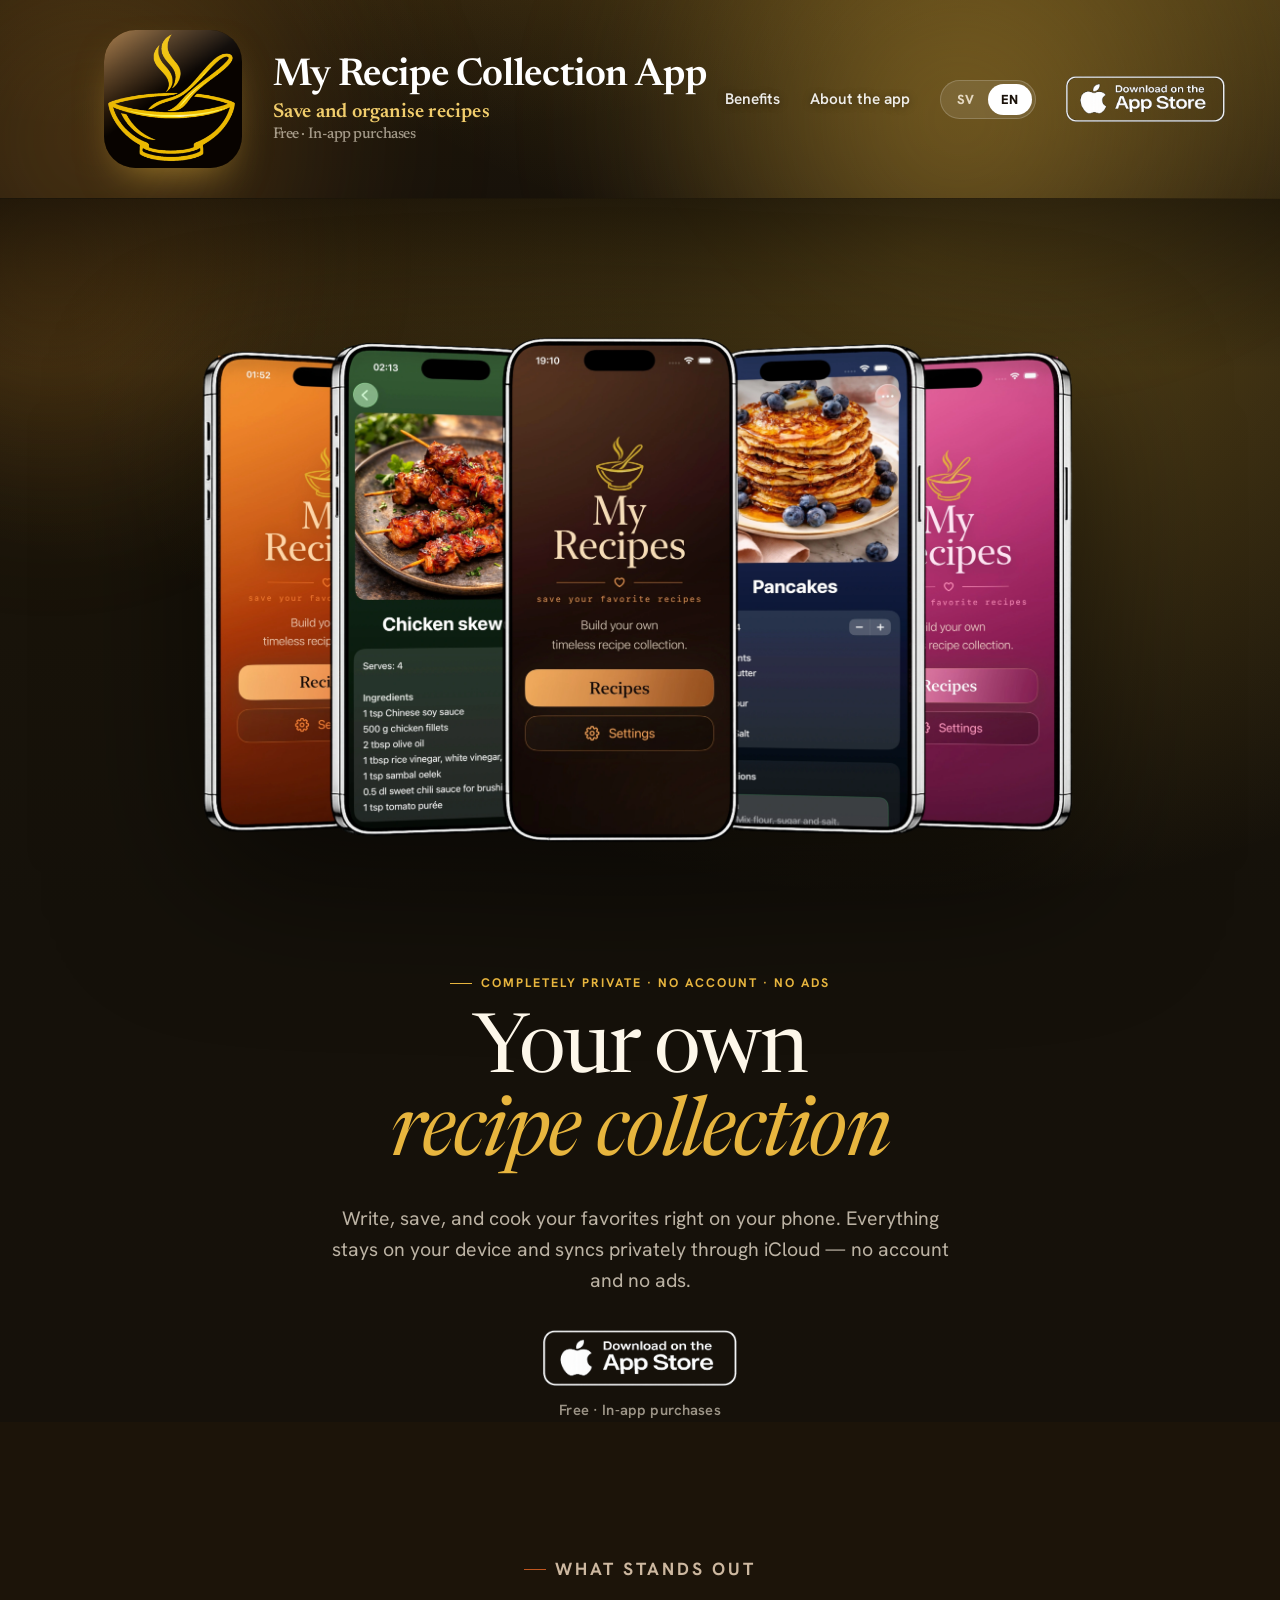
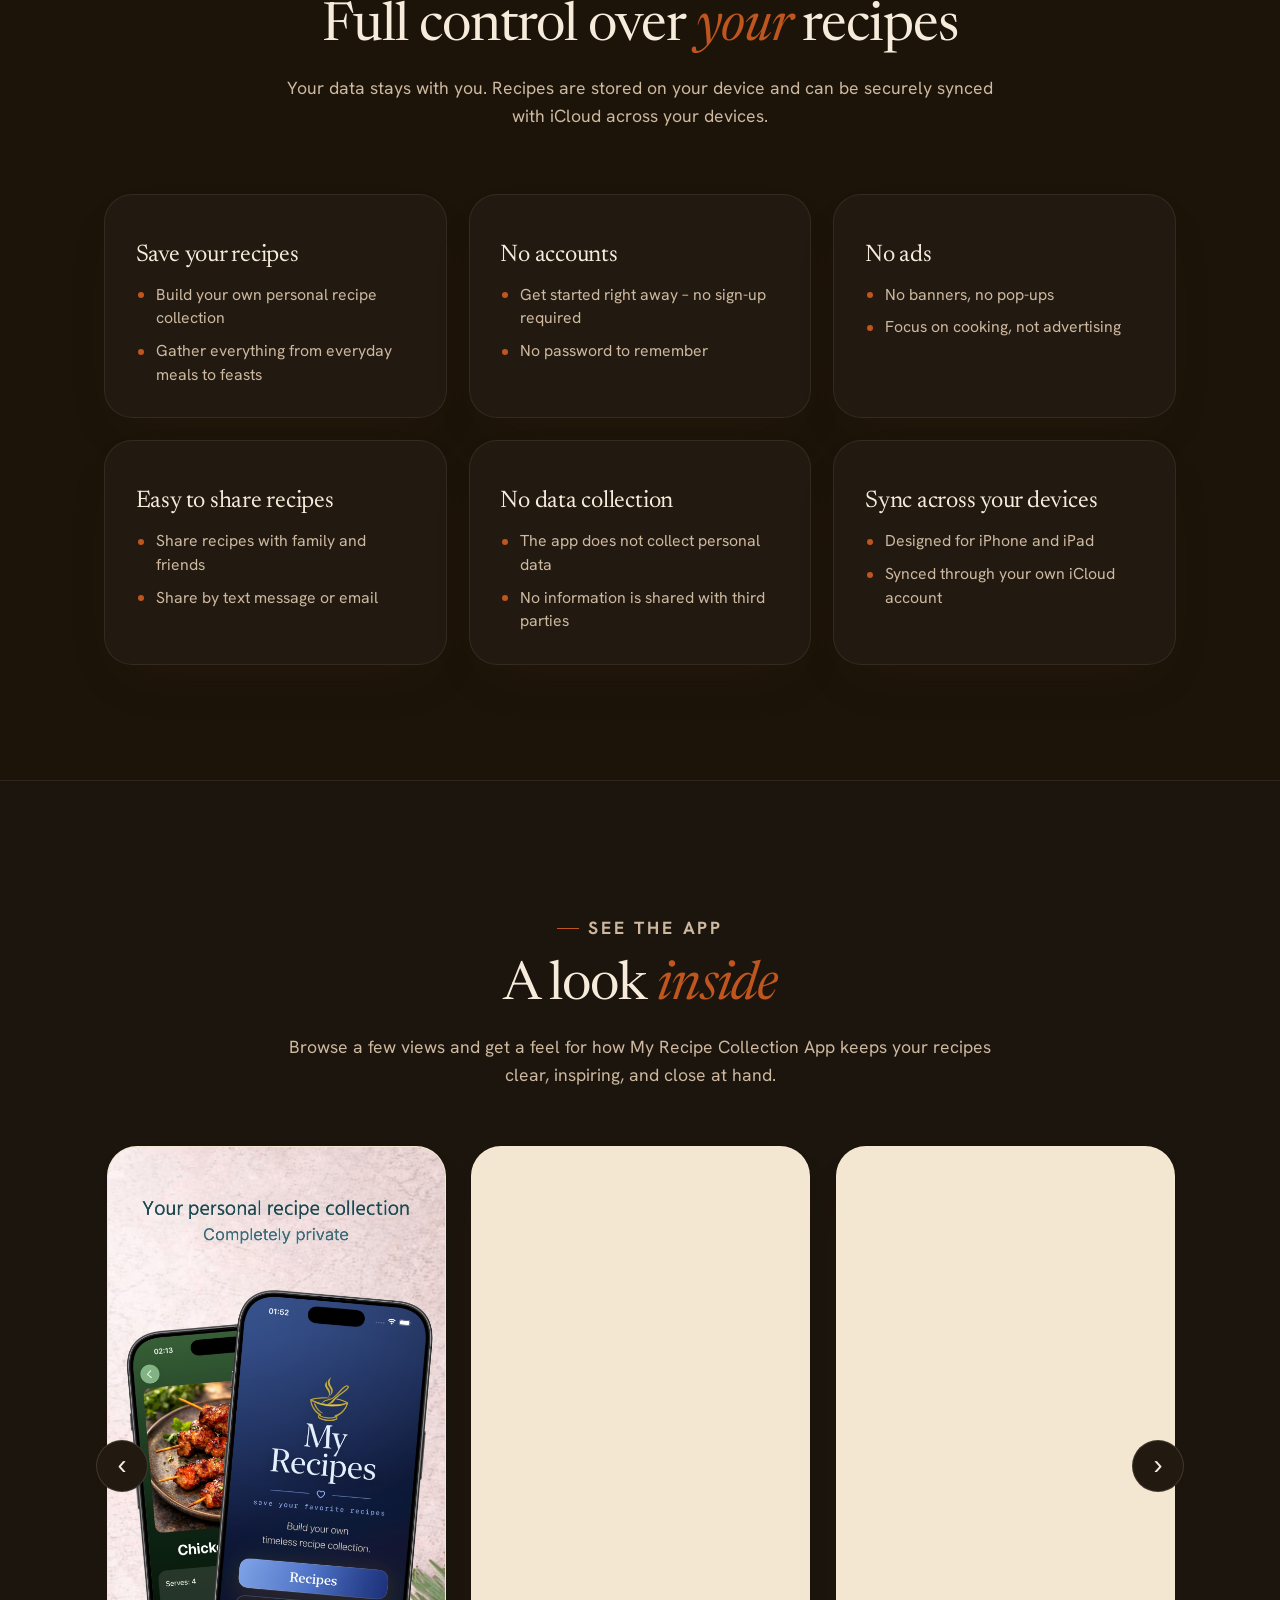
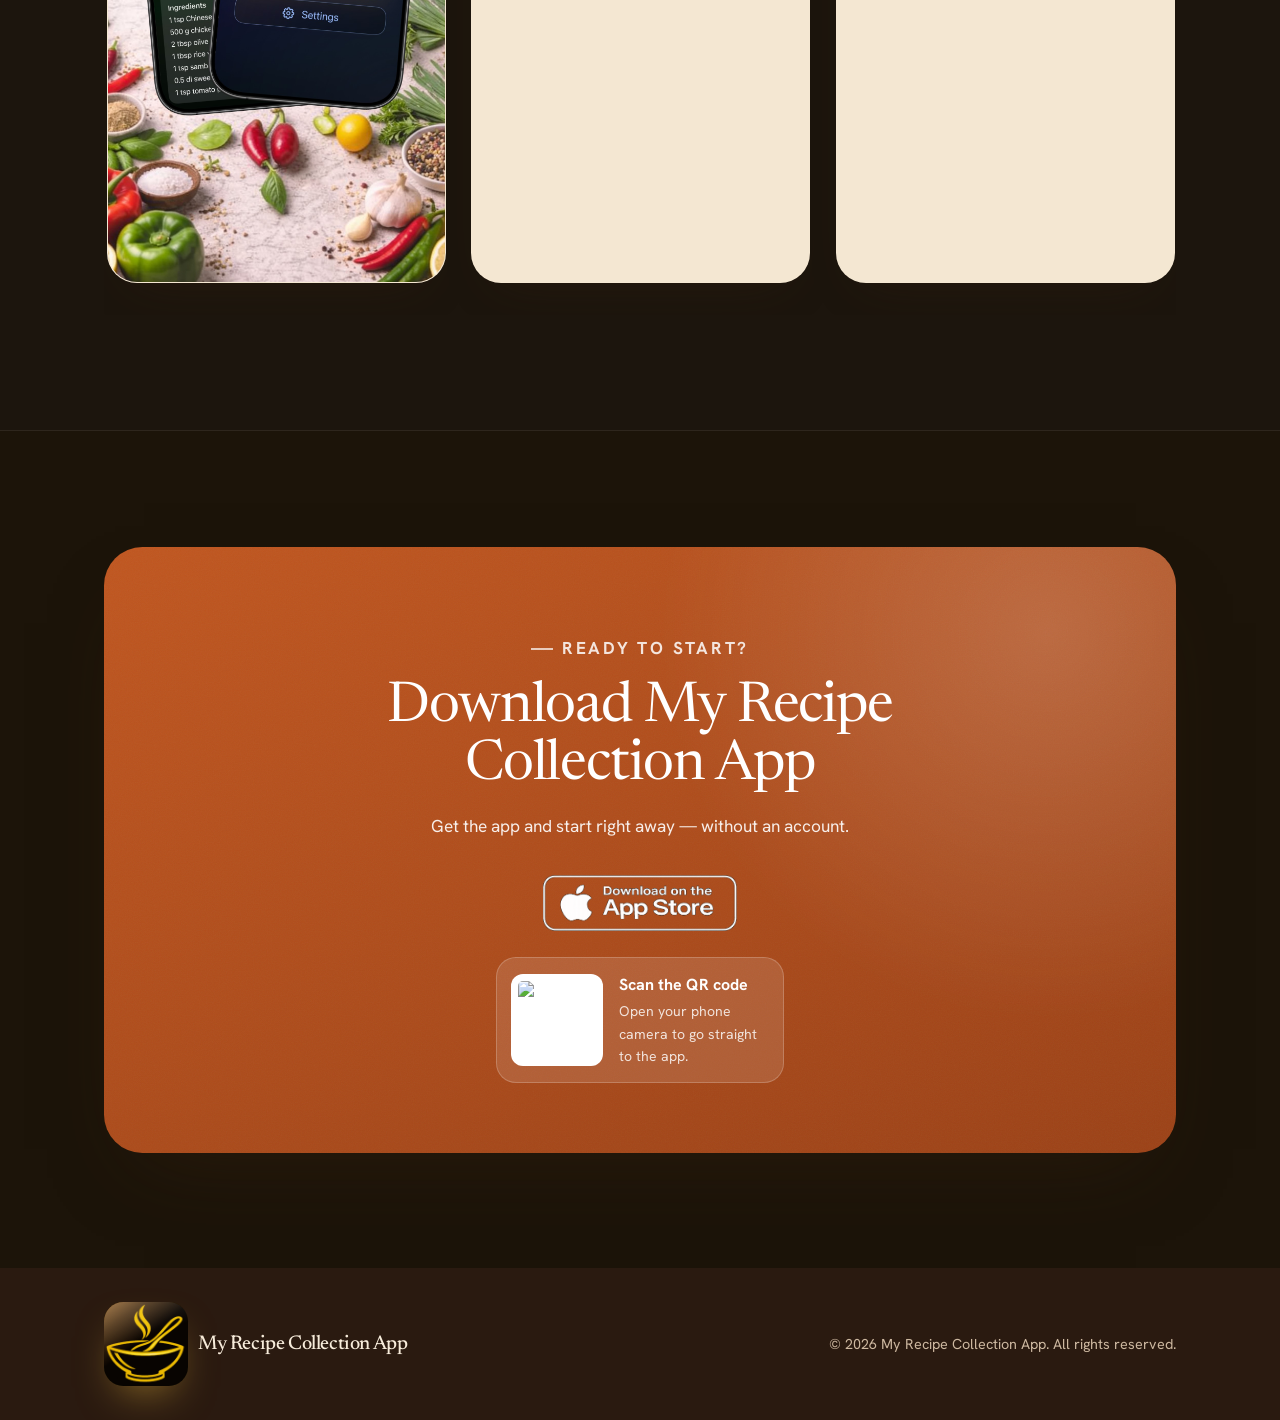
==== index.html @ 81d17830 "Update index.html" ====
<!DOCTYPE html>
<html lang="sv">
<head>
  <meta charset="UTF-8" />
  <meta name="viewport" content="width=device-width, initial-scale=1.0" />
  <meta
    name="description"
    content="Min Receptsamling är din personliga receptsamling — helt privat. Ingen inloggning, ingen spårning och ingen reklam. Alla recept sparas lokalt på din enhet."
  />
  <meta name="theme-color" content="#faf2e4" />
  <title>Min Receptsamling — Din personliga receptsamling</title>
<link rel="apple-touch-icon" sizes="180x180" href="./minareceptikon.png">
<link rel="icon" type="image/png" href="./minareceptikon.png">
<link rel="shortcut icon" href="./minareceptikon.png">
  <link rel="preconnect" href="https://fonts.googleapis.com" />
  <link rel="preconnect" href="https://fonts.gstatic.com" crossorigin />
  <link
    href="https://fonts.googleapis.com/css2?family=Hanken+Grotesk:wght@400;500;600;700;800&family=Newsreader:ital,opsz,wght@0,18..72,400;0,18..72,500;0,18..72,600;1,18..72,400;1,18..72,500&display=swap"
    rel="stylesheet"
  />
  <link rel="stylesheet" href="style.css?v=6" />
<link id="gfont-Oswald" rel="stylesheet" href="https://fonts.googleapis.com/css2?family=Oswald:wght@300;400;500;600;700&amp;display=swap">
<link id="gfont-Abril-Fatface" rel="stylesheet" href="https://fonts.googleapis.com/css2?family=Abril+Fatface:wght@300;400;500;600;700&amp;display=swap">
<link id="gfont-Righteous" rel="stylesheet" href="https://fonts.googleapis.com/css2?family=Righteous:wght@300;400;500;600;700&amp;display=swap">
<link id="gfont-Bebas-Neue" rel="stylesheet" href="https://fonts.googleapis.com/css2?family=Bebas+Neue:wght@300;400;500;600;700&amp;display=swap">
<link id="gfont-Permanent-Marker" rel="stylesheet" href="https://fonts.googleapis.com/css2?family=Permanent+Marker:wght@300;400;500;600;700&amp;display=swap">
<link id="gfont-Ubuntu" rel="stylesheet" href="https://fonts.googleapis.com/css2?family=Ubuntu:wght@300;400;500;600;700&amp;display=swap">
<link id="gfont-Poppins" rel="stylesheet" href="https://fonts.googleapis.com/css2?family=Poppins:wght@300;400;500;600;700&amp;display=swap">
</head>
<body style="background-color: rgb(28, 20, 9)">
  <!-- ===================== Header ===================== -->
  <header class="site-header" id="siteHeader">
    <div class="wrap nav">
      <a class="logo" href="#top">
        <span class="mark"><img src="appikon.png" alt="" /></span>
        <span class="logo-text">
          <span class="logo-name" data-i18n="brandName">Min Receptsamling</span>
          <span class="logo-tag" data-i18n="heroTagline">Spara och organisera recept</span>
          <span class="logo-meta" data-i18n="bannerMeta">Gratis · Köp inuti app</span>
        </span>
      </a>

      <div class="nav-right">
        <nav class="nav-links">
          <a href="#features" data-i18n="navFeatures">Fördelar</a>
          <a href="#about" data-i18n="navAbout">Om appen</a>
        </nav>

        <div class="lang-switch" aria-label="Språkväxlare / Language switcher">
          <button type="button" class="lang-btn active" data-lang="sv" aria-pressed="true">SV</button>
          <button type="button" class="lang-btn" data-lang="en" aria-pressed="false">EN</button>
        </div>

        <a
          class="appstore-badge"
          href="https://apps.apple.com/se/app/min-receptsamling/id6758587009"
          target="_blank"
          rel="noopener noreferrer"
          aria-label="Ladda ned Min Receptsamling på App Store"
          data-i18n-aria-label="downloadBtnAria"
        >
          <img src="ladda_ner_sv.png?v=2" data-img-sv="ladda_ner_sv.png?v=2" data-img-en="ladda_ner_en.png?v=2" alt="Ladda ner från App Store" class="appstore-img" />
        </a>
      </div>
    </div>
  </header>

  <main id="top">
    <!-- ===================== Hero (App Store dark banner) ===================== -->
    <section class="hero hero-dark">
      <div class="hero-glow" aria-hidden="true"></div>
      <div class="wrap hero-inner">
        <div class="hero-stage hero-stage-top reveal">
          <img
            src="image_home_sv.webp"
            alt="Fem iPhones med appen Min Receptsamling i olika färgteman"
            class="hero-phones"
            draggable="false"
            data-img-sv="image_home_sv.webp"
            data-img-en="image_home_en.webp"
            data-i18n-alt="heroImageAlt"
          />
        </div>

        <p class="eyebrow hero-eyebrow reveal" data-i18n="heroKicker">
          Helt privat · Inget konto · Ingen reklam
        </p>
        <h1 class="hero-title reveal" data-i18n="heroTitle" data-i18n-html="heroTitle">
          Alla dina recept, samlade på ett <em>vackert</em> ställe.
        </h1>
        <p class="hero-lead reveal" data-i18n="heroText">
          Skriv, spara och laga dina favoriter direkt i mobilen. Allt stannar på din enhet
          och synkas privat via iCloud — utan konto, reklam eller spårning.
        </p>

        <div class="hero-cta reveal">
          <a
            class="appstore-badge appstore-badge--lg"
            href="https://apps.apple.com/se/app/min-receptsamling/id6758587009"
            target="_blank"
            rel="noopener noreferrer"
            aria-label="Ladda ned Min Receptsamling på App Store"
            data-i18n-aria-label="downloadBtnAria"
          >
            <img src="ladda_ner_sv.png?v=2" data-img-sv="ladda_ner_sv.png?v=2" data-img-en="ladda_ner_en.png?v=2" alt="Ladda ner från App Store" class="appstore-img" />
          </a>
          <span class="hero-cta-sub" data-i18n="heroCtaSub">Gratis · Inget konto behövs</span>
        </div>
      </div>
    </section>

    <!-- ===================== Features ===================== -->
    <section id="features" class="section wrap">
      <div class="section-head center">
        <p class="eyebrow" data-i18n="featuresLabel">Det som gör skillnad</p>
        <h2 data-i18n="featuresTitle" data-i18n-html="featuresTitle">
          Full kontroll över <em>dina</em> recept
        </h2>
        <p data-i18n="featuresIntro">
          Din data stannar hos dig. Recepten sparas på din enhet och kan synkas säkert med
          iCloud mellan dina enheter — inget konto, ingen reklam, ingen spårning.
        </p>
      </div>

      <div class="features-grid">
        <article class="feature reveal">
          <h3 data-i18n="feature1Title">Privat som standard</h3>
          <ul>
            <li data-i18n="feature1Point1">Alla recept sparas lokalt på din enhet</li>
            <li data-i18n="feature1Point2">Ingen data skickas till servrar</li>
          </ul>
        </article>

        <article class="feature reveal">
          <h3 data-i18n="feature2Title">Inga konton</h3>
          <ul>
            <li data-i18n="feature2Point1">Börja direkt – ingen registrering</li>
            <li data-i18n="feature2Point2">Inget lösenord att hålla reda på</li>
          </ul>
        </article>

        <article class="feature reveal">
          <h3 data-i18n="feature3Title">Ingen reklam</h3>
          <ul>
            <li data-i18n="feature3Point1">Inga banners, inga popups</li>
            <li data-i18n="feature3Point2">Fokus på matlagning, inte annonser</li>
          </ul>
        </article>

        <article class="feature reveal">
          <h3 data-i18n="feature4Title">Enkelt att dela recept</h3>
          <ul>
            <li data-i18n="feature4Point1">Dela recept med familj och vänner</li>
            <li data-i18n="feature4Point2">Dela med sms eller mail</li>
          </ul>
        </article>

        <article class="feature reveal">
          <h3 data-i18n="feature5Title">Ingen datainsamling</h3>
          <ul>
            <li data-i18n="feature5Point1">Appen samlar inte in personlig data</li>
            <li data-i18n="feature5Point2">Ingen information delas vidare till tredje part</li>
          </ul>
        </article>

        <article class="feature reveal">
          <h3 data-i18n="feature6Title">Ingen spårning</h3>
          <ul>
            <li data-i18n="feature6Point1">Inga spårningsverktyg följer din användning</li>
            <li data-i18n="feature6Point2">Du använder recepten i lugn och ro</li>
          </ul>
        </article>
      </div>
    </section>

    <!-- ===================== Showcase ===================== -->
    <section id="about" class="section showcase-section">
      <div class="wrap">
        <div class="section-head center">
          <p class="eyebrow" data-i18n="aboutLabel">Se appen</p>
          <h2 data-i18n="aboutTitle" data-i18n-html="aboutTitle">En titt i <em>köket</em></h2>
          <p data-i18n="aboutText">
            Bläddra igenom några vyer och få en känsla för hur Min Receptsamling håller
            recepten tydliga, inspirerande och nära till hands.
          </p>
        </div>

        <div class="app-showcase reveal" data-showcase>
          <div class="showcase-shell">
            <button
              type="button"
              class="showcase-nav showcase-nav-prev"
              data-showcase-prev
              aria-label="Föregående skärmbild"
              data-i18n-aria-label="showcasePrev"
            >
              <span aria-hidden="true">‹</span>
            </button>

            <div
              class="showcase-track"
              id="showcaseTrack"
              aria-label="Skärmbilder från Min Receptsamling"
              data-i18n-aria-label="showcaseTrackLabel"
            ></div>

            <button
              type="button"
              class="showcase-nav showcase-nav-next"
              data-showcase-next
              aria-label="Nästa skärmbild"
              data-i18n-aria-label="showcaseNext"
            >
              <span aria-hidden="true">›</span>
            </button>
          </div>
        </div>
      </div>
    </section>

    <!-- ===================== Download ===================== -->
    <section id="download" class="download-section wrap">
      <div class="download-card reveal">
        <p class="eyebrow" data-i18n="downloadLabel">Redo att börja?</p>
        <h2 data-i18n="downloadTitle">Ladda ner Min Receptsamling</h2>
        <p data-i18n="downloadText">
          Hämta appen och kom igång direkt — utan konto, reklam eller spårning.
        </p>

        <div class="download-actions">
          <a
            class="appstore-badge appstore-badge--lg"
            href="https://apps.apple.com/se/app/min-receptsamling/id6758587009"
            target="_blank"
            rel="noopener noreferrer"
            aria-label="Ladda ned Min Receptsamling på App Store"
            data-i18n-aria-label="downloadBtnAria"
          >
            <img src="ladda_ner_sv.png?v=2" data-img-sv="ladda_ner_sv.png?v=2" data-img-en="ladda_ner_en.png?v=2" alt="Ladda ner från App Store" class="appstore-img" />
          </a>

          <a
            class="download-qr"
            href="https://apps.apple.com/se/app/min-receptsamling/id6758587009"
            target="_blank"
            rel="noopener noreferrer"
            aria-label="Öppna Min Receptsamling i App Store"
            data-i18n-aria-label="downloadQrAria"
          >
            <img
              src="https://api.qrserver.com/v1/create-qr-code/?size=180x180&data=https%3A%2F%2Fapps.apple.com%2Fse%2Fapp%2Fmin-receptsamling%2Fid6758587009"
              alt="QR-kod till Min Receptsamling på App Store"
              width="180"
              height="180"
              loading="lazy"
              data-i18n-alt="downloadQrAlt"
            />
            <span>
              <span class="qr-title" data-i18n="downloadQrTitle">Skanna QR-koden</span>
              <span class="qr-text" data-i18n="downloadQrText">Öppna kameran för att gå direkt till appen.</span>
            </span>
          </a>
        </div>
      </div>
    </section>
  </main>

  <!-- ===================== Footer ===================== -->
  <footer class="footer">
    <div class="wrap footer-inner">
      <a class="logo" href="#top"><span class="mark"><img src="ikon.png" alt="" /></span><span data-i18n="brandName">Min Receptsamling</span></a>
      <p data-i18n="footerText">© 2026 Min Receptsamling. Alla rättigheter förbehållna.</p>
    </div>
  </footer>

  <!-- Lightbox -->
  <dialog class="showcase-lightbox" id="showcaseLightbox" aria-label="Förstorad skärmbild">
    <div class="showcase-lightbox-panel">
      <button
        type="button"
        class="showcase-lightbox-close"
        aria-label="Stäng bild"
        data-i18n-aria-label="showcaseClose"
        data-showcase-close
      >
        <span aria-hidden="true">×</span>
      </button>
      <img class="showcase-lightbox-image" id="showcaseLightboxImage" alt="" />
    </div>
  </dialog>

  <script src="script.js?v=3"></script>

  <!-- Tweaks panel (accent colour, background tone, heading style) -->
  <div id="tweaks-root"></div>
  <script src="https://unpkg.com/react@18.3.1/umd/react.development.js" integrity="sha384-hD6/rw4ppMLGNu3tX5cjIb+uRZ7UkRJ6BPkLpg4hAu/6onKUg4lLsHAs9EBPT82L" crossorigin="anonymous"></script>
  <script src="https://unpkg.com/react-dom@18.3.1/umd/react-dom.development.js" integrity="sha384-u6aeetuaXnQ38mYT8rp6sbXaQe3NL9t+IBXmnYxwkUI2Hw4bsp2Wvmx4yRQF1uAm" crossorigin="anonymous"></script>
  <script src="https://unpkg.com/@babel/standalone@7.29.0/babel.min.js" integrity="sha384-m08KidiNqLdpJqLq95G/LEi8Qvjl/xUYll3QILypMoQ65QorJ9Lvtp2RXYGBFj1y" crossorigin="anonymous"></script>
  <script type="text/babel" src="tweaks-panel.jsx"></script>
  <script type="text/babel" src="tweaks-app.jsx"></script>
</body>
</html>
---- style.css ----
/* ============================================================
   Min Receptsamling — redesign
   Warm editorial "modern cookbook" landing page
   ============================================================ */

:root {
  /* Surfaces — warm dark "App Store" theme across the whole page */
  --paper: #16110a;
  --paper-2: #1c150d;
  --card: #221a10;
  --espresso: #2a1a10;
  --espresso-2: #38241644;

  /* Ink / text — light on dark */
  --ink: #f7ecdb;
  --ink-soft: #cdb8a0;
  --ink-faint: #9b8773;
  --on-dark: #f7ecdb;
  --on-dark-soft: #cdb8a0;

  /* App Store dark/gold theme */
  --night: #16110a;
  --night-2: #1f1810;
  --gold: #e7b53e;
  --gold-soft: #f1cd6c;

  /* Brand accent — swappable via Tweaks */
  --accent: #c0561f;
  --accent-deep: #9b4116;
  --accent-soft: rgba(192, 86, 31, 0.12);
  --accent-ink: #ffffff;

  /* Static seasoning colors */
  --saffron: #e0a23c;
  --sage: #6f8465;

  --line: rgba(247, 236, 219, 0.14);
  --line-soft: rgba(247, 236, 219, 0.08);

  --shadow-card: 0 22px 50px -28px rgba(58, 34, 14, 0.42);
  --shadow-lift: 0 36px 80px -40px rgba(58, 34, 14, 0.5);

  --r-lg: 28px;
  --r-md: 18px;
  --r-sm: 12px;

  --maxw: 1200px;
  --pad: clamp(20px, 5vw, 64px);

  --font-display: "Newsreader", Georgia, "Times New Roman", serif;
  --font-sans: "Hanken Grotesk", system-ui, -apple-system, "Segoe UI", sans-serif;
}

* { margin: 0; padding: 0; box-sizing: border-box; }

html {
  scroll-behavior: smooth;
  -webkit-text-size-adjust: 100%;
}

body {
  font-family: var(--font-sans);
  color: var(--ink);
  background: var(--paper);
  line-height: 1.6;
  overflow-x: hidden;
  -webkit-font-smoothing: antialiased;
}

body.showcase-modal-open { overflow: hidden; }

img { display: block; max-width: 100%; }
a { color: inherit; text-decoration: none; }

::selection { background: var(--accent); color: #fff; }

/* Paper grain so the cream never looks flat */
body::before {
  content: "";
  position: fixed;
  inset: 0;
  pointer-events: none;
  z-index: 0;
  opacity: 0.5;
  background-image:
    radial-gradient(circle at 18% 12%, rgba(224, 162, 60, 0.12), transparent 30%),
    radial-gradient(circle at 88% 8%, rgba(111, 132, 101, 0.1), transparent 26%),
    url("data:image/svg+xml,%3Csvg xmlns='http://www.w3.org/2000/svg' width='160' height='160'%3E%3Cfilter id='n'%3E%3CfeTurbulence type='fractalNoise' baseFrequency='0.8' numOctaves='2'/%3E%3C/filter%3E%3Crect width='100%25' height='100%25' filter='url(%23n)' opacity='0.035'/%3E%3C/svg%3E");
}

.wrap {
  max-width: var(--maxw);
  margin-inline: auto;
  padding-inline: var(--pad);
}

.eyebrow {
  display: inline-flex;
  align-items: center;
  gap: 9px;
  font-family: var(--font-sans);
  font-size: 0.78rem;
  font-weight: 700;
  letter-spacing: 0.16em;
  text-transform: uppercase;
  color: var(--accent-deep);
}
.eyebrow::before {
  content: "";
  width: 22px;
  height: 1.5px;
  background: var(--accent);
}
.eyebrow.on-dark { color: var(--saffron); }

h1, h2, h3 { font-weight: 400; letter-spacing: -0.01em; }
em { font-style: italic; }

/* ============================================================
   Header
   ============================================================ */
.site-header {
  position: sticky;
  top: 0;
  z-index: 50;
  background: color-mix(in srgb, var(--paper) 82%, transparent);
  backdrop-filter: blur(14px) saturate(1.2);
  -webkit-backdrop-filter: blur(14px) saturate(1.2);
  border-bottom: 1px solid transparent;
  transition: border-color 0.3s ease, background 0.3s ease;
}
.site-header.scrolled {
  border-bottom-color: rgba(231, 181, 62, 0.16);
  background: color-mix(in srgb, var(--espresso) 90%, transparent);
}
.nav {
  display: flex;
  align-items: center;
  justify-content: space-between;
  gap: 18px;
  height: 76px;
}
.logo {
  font-family: var(--font-display);
  font-size: 1.42rem;
  font-weight: 500;
  letter-spacing: -0.02em;
  line-height: 1;
  color: var(--ink);
  display: inline-flex;
  align-items: center;
  gap: 10px;
  white-space: nowrap;
  flex-shrink: 0;
}
.logo .mark {
  width: 30px;
  height: 30px;
  border-radius: 9px;
  background: linear-gradient(150deg, var(--accent), var(--accent-deep));
  display: grid;
  place-items: center;
  color: #fff;
  font-family: var(--font-display);
  font-style: italic;
  font-size: 1.05rem;
  box-shadow: inset 0 1px 0 rgba(255, 255, 255, 0.3);
}
.nav-right {
  display: flex;
  align-items: center;
  gap: clamp(14px, 2.4vw, 30px);
}
.nav-links {
  display: flex;
  align-items: center;
  gap: clamp(14px, 2.4vw, 30px);
}
.nav-links a {
  font-size: 0.96rem;
  font-weight: 600;
  color: var(--ink-soft);
  position: relative;
  padding: 4px 0;
  white-space: nowrap;
  transition: color 0.2s ease;
}
.nav-links a:hover { color: var(--accent-deep); }
.nav-links a::after {
  content: "";
  position: absolute;
  left: 0; bottom: -2px;
  width: 0; height: 2px;
  background: var(--accent);
  transition: width 0.25s ease;
}
.nav-links a:hover::after { width: 100%; }

.lang-switch {
  display: inline-flex;
  padding: 3px;
  border: 1px solid var(--line);
  border-radius: 999px;
  background: var(--card);
}
.lang-btn {
  border: 0;
  background: transparent;
  font-family: var(--font-sans);
  font-size: 0.82rem;
  font-weight: 800;
  letter-spacing: 0.04em;
  color: var(--ink-soft);
  padding: 7px 13px;
  border-radius: 999px;
  cursor: pointer;
  transition: background 0.2s ease, color 0.2s ease;
}
.lang-btn:hover { color: var(--ink); }
.lang-btn.active {
  background: var(--ink);
  color: var(--paper);
}

.btn {
  display: inline-flex;
  align-items: center;
  justify-content: center;
  gap: 10px;
  font-family: var(--font-sans);
  font-weight: 700;
  font-size: 1rem;
  letter-spacing: -0.01em;
  border-radius: 999px;
  cursor: pointer;
  border: 1px solid transparent;
  transition: transform 0.2s ease, box-shadow 0.2s ease, background 0.2s ease;
  white-space: nowrap;
}
.btn-primary {
  background: var(--accent);
  color: var(--accent-ink);
  padding: 15px 26px;
  box-shadow: 0 16px 30px -14px var(--accent);
}
.btn-primary:hover {
  transform: translateY(-2px);
  box-shadow: 0 22px 38px -14px var(--accent);
  background: var(--accent-deep);
}
.btn-apple .apple { width: 17px; height: 20px; fill: currentColor; }
.btn-ghost-dark {
  background: var(--on-dark);
  color: var(--espresso);
  padding: 15px 26px;
}
.btn-ghost-dark:hover { transform: translateY(-2px); background: #fff; }
.nav .btn-primary { padding: 11px 20px; font-size: 0.92rem; }

/* ============================================================
   Official "Download on the App Store" badge (image)
   ============================================================ */
.appstore-badge {
  display: inline-flex;
  align-items: center;
  text-decoration: none;
  flex: none;
  transition: transform 0.2s ease, filter 0.2s ease;
}
.appstore-badge:hover {
  transform: translateY(-2px);
  filter: drop-shadow(0 10px 22px rgba(0, 0, 0, 0.45));
}
.appstore-img {
  display: block;
  height: 46px;
  width: auto;
  flex: none;
}
.appstore-badge--lg .appstore-img { height: 56px; }

@media (max-width: 860px) {
  .nav-links { display: none; }
  .nav .btn-primary { display: none; }
  .site-header .appstore-badge { display: none; }
}

/* ============================================================
   Hero
   ============================================================ */
.hero {
  position: relative;
  z-index: 1;
  padding-top: clamp(36px, 6vw, 70px);
  text-align: center;
  overflow: hidden;
}
.hero-eyebrow { margin-bottom: 22px; }
.hero h1 {
  font-family: var(--font-display);
  font-size: clamp(2.7rem, 6.4vw, 5.3rem);
  line-height: 1.02;
  letter-spacing: -0.025em;
  max-width: 16ch;
  margin-inline: auto;
  color: var(--ink);
  text-wrap: balance;
}
.hero h1 em {
  color: var(--accent);
  font-style: italic;
}
.hero-lead {
  max-width: 40rem;
  margin: 24px auto 0;
  font-size: clamp(1.05rem, 1.7vw, 1.22rem);
  color: var(--ink-soft);
  text-wrap: pretty;
}
.hero-cta {
  margin-top: 34px;
  display: flex;
  flex-direction: column;
  align-items: center;
  gap: 12px;
}
.hero-cta-sub {
  font-size: 0.92rem;
  color: var(--ink-faint);
  font-weight: 600;
  letter-spacing: 0.01em;
}
.hero-cta-sub b { color: var(--ink-soft); font-weight: 700; }

.hero-stage {
  position: relative;
  margin-top: clamp(30px, 5vw, 56px);
}
.hero-stage::before {
  /* warm glow puddle behind phones */
  content: "";
  position: absolute;
  left: 50%;
  bottom: -6%;
  width: min(92%, 920px);
  height: 78%;
  transform: translateX(-50%);
  background: radial-gradient(ellipse at center, var(--accent-soft), transparent 70%);
  filter: blur(10px);
  z-index: -1;
}
.hero-phones {
  width: min(100%, 1000px);
  margin-inline: auto;
  height: auto;
  filter: drop-shadow(0 40px 60px rgba(58, 34, 14, 0.22));
}
.hero-fade {
  position: absolute;
  left: 0; right: 0; bottom: -1px;
  height: 26%;
  background: linear-gradient(to bottom, transparent, var(--paper));
  pointer-events: none;
}

/* ============================================================
   Value band (dark espresso strip)
   ============================================================ */
.promise {
  position: relative;
  z-index: 1;
  background: var(--espresso);
  color: var(--on-dark);
  margin-top: clamp(40px, 6vw, 80px);
}
.promise-inner {
  display: grid;
  grid-template-columns: repeat(3, 1fr);
  gap: clamp(20px, 4vw, 56px);
  padding-block: clamp(48px, 6vw, 78px);
}
.promise-item { position: relative; padding-left: 2px; }
.promise-num {
  font-family: var(--font-display);
  font-style: italic;
  font-size: 1.05rem;
  color: var(--saffron);
  display: block;
  margin-bottom: 14px;
}
.promise-item h3 {
  font-family: var(--font-display);
  font-size: clamp(1.5rem, 2.6vw, 2.05rem);
  line-height: 1.1;
  color: var(--on-dark);
  margin-bottom: 8px;
}
.promise-item p {
  color: var(--on-dark-soft);
  font-size: 1rem;
  max-width: 30ch;
}
.promise-item + .promise-item::before {
  content: "";
  position: absolute;
  left: clamp(-10px, -2vw, -28px);
  top: 4px; bottom: 4px;
  width: 1px;
  background: rgba(247, 236, 219, 0.14);
}
@media (max-width: 760px) {
  .promise-inner { grid-template-columns: 1fr; gap: 30px; }
  .promise-item + .promise-item::before { display: none; }
  .promise-item + .promise-item { padding-top: 30px; border-top: 1px solid rgba(247,236,219,0.14); }
}

/* ============================================================
   Section scaffolding
   ============================================================ */
.section {
  position: relative;
  z-index: 1;
  padding-block: clamp(72px, 9vw, 130px);
}
.section-head { max-width: 720px; }
.section-head.center { margin-inline: auto; text-align: center; }
.section-head h2 {
  font-family: var(--font-display);
  font-size: clamp(2.1rem, 4.2vw, 3.4rem);
  line-height: 1.05;
  letter-spacing: -0.02em;
  margin-top: 16px;
  color: var(--ink);
  text-wrap: balance;
}
.section-head h2 em { color: var(--accent); }
.section-head p {
  margin-top: 18px;
  font-size: 1.1rem;
  color: var(--ink-soft);
  text-wrap: pretty;
}

/* ============================================================
   Features — cookbook index grid
   ============================================================ */
.features-grid {
  margin-top: clamp(40px, 5vw, 64px);
  display: grid;
  grid-template-columns: repeat(3, 1fr);
  gap: clamp(14px, 1.8vw, 22px);
}
.feature {
  position: relative;
  background: var(--card);
  border: 1px solid var(--line-soft);
  border-radius: var(--r-lg);
  padding: clamp(26px, 2.4vw, 36px);
  box-shadow: var(--shadow-card);
  transition: transform 0.28s ease, box-shadow 0.28s ease, border-color 0.28s ease;
  overflow: hidden;
}
.feature::after {
  content: "";
  position: absolute;
  left: 0; top: 0; bottom: 0;
  width: 4px;
  background: var(--accent);
  transform: scaleY(0);
  transform-origin: top;
  transition: transform 0.3s ease;
}
.feature:hover {
  transform: translateY(-6px);
  box-shadow: var(--shadow-lift);
  border-color: var(--line);
}
.feature:hover::after { transform: scaleY(1); }
.feature-num {
  font-family: var(--font-display);
  font-style: italic;
  font-size: 1.5rem;
  color: var(--accent);
  line-height: 1;
}
.feature h3 {
  font-family: var(--font-display);
  font-size: 1.5rem;
  line-height: 1.12;
  margin: 16px 0 14px;
  color: var(--ink);
}
.feature ul { list-style: none; display: grid; gap: 9px; }
.feature li {
  position: relative;
  padding-left: 20px;
  font-size: 0.99rem;
  color: var(--ink-soft);
  line-height: 1.5;
}
.feature li::before {
  content: "";
  position: absolute;
  left: 2px; top: 0.62em;
  width: 6px; height: 6px;
  border-radius: 999px;
  background: var(--accent);
}
@media (max-width: 940px) { .features-grid { grid-template-columns: repeat(2, 1fr); } }
@media (max-width: 600px) { .features-grid { grid-template-columns: 1fr; } }

/* ============================================================
   Showcase — app gallery on deeper cream
   ============================================================ */
.showcase-section {
  background: var(--paper-2);
  border-top: 1px solid var(--line-soft);
  border-bottom: 1px solid var(--line-soft);
}
.app-showcase { margin-top: clamp(34px, 4vw, 52px); }
.showcase-shell { position: relative; }
.showcase-track {
  --showcase-gap: clamp(16px, 2vw, 26px);
  display: flex;
  gap: var(--showcase-gap);
  overflow-x: auto;
  padding: 6px 2px 26px;
  scroll-snap-type: x mandatory;
  scroll-behavior: smooth;
  scrollbar-width: none;
  -webkit-overflow-scrolling: touch;
  overscroll-behavior-x: contain;
  touch-action: pan-y;
  user-select: none;
  -webkit-user-select: none;
}
.showcase-track::-webkit-scrollbar { display: none; }
.showcase-track.dragging { scroll-behavior: auto; scroll-snap-type: none; cursor: grabbing; }
.showcase-track, .showcase-track * { -webkit-user-drag: none; }
.showcase-card {
  flex: 0 0 calc((100% - var(--showcase-gap) * 2) / 3);
  min-width: calc((100% - var(--showcase-gap) * 2) / 3);
  scroll-snap-align: center;
  scroll-snap-stop: always;
}
.showcase-card-button {
  width: 100%;
  padding: 0;
  border: 1px solid var(--line-soft);
  border-radius: 30px;
  overflow: hidden;
  aspect-ratio: 1320 / 2868;
  background: #f4e7d2;
  box-shadow: var(--shadow-card);
  cursor: pointer;
  transition: transform 0.3s ease, box-shadow 0.3s ease;
  -webkit-tap-highlight-color: transparent;
}
.showcase-card-image {
  width: 100%; height: 100%;
  object-fit: cover; object-position: center top;
}
.showcase-nav {
  position: absolute;
  top: 42%;
  z-index: 3;
  width: 52px; height: 52px;
  display: grid; place-items: center;
  border: 1px solid var(--line);
  border-radius: 999px;
  background: var(--card);
  color: var(--ink);
  box-shadow: var(--shadow-card);
  transform: translateY(-50%);
  cursor: pointer;
  transition: transform 0.22s ease, box-shadow 0.22s ease, opacity 0.22s ease;
}
.showcase-nav span { font-size: 1.7rem; line-height: 1; margin-top: -3px; }
.showcase-nav-prev { left: -8px; }
.showcase-nav-next { right: -8px; }
.showcase-nav:disabled { opacity: 0.3; cursor: default; }

@media (hover: hover) {
  .showcase-card-button:hover { transform: translateY(-6px); box-shadow: var(--shadow-lift); }
  .showcase-nav:not(:disabled):hover { transform: translateY(-50%) scale(1.06); }
}
@media (max-width: 760px) {
  .showcase-nav { width: 44px; height: 44px; }
  .showcase-nav-prev { left: 0; }
  .showcase-nav-next { right: 0; }
  .showcase-card { flex: 0 0 82%; min-width: 82%; }
}

/* Lightbox */
.showcase-lightbox {
  width: min(calc(100vw - 32px), 460px);
  padding: 0; border: 0; background: transparent; overflow: visible;
}
.showcase-lightbox:not([open]) { display: none; }
.showcase-lightbox::backdrop {
  background: rgba(26, 16, 8, 0.62);
  backdrop-filter: blur(14px);
  -webkit-backdrop-filter: blur(14px);
}
.showcase-lightbox-panel { position: relative; display: grid; place-items: center; }
.showcase-lightbox-image {
  width: min(100%, 420px);
  max-height: calc(100vh - 90px);
  border-radius: 34px;
  box-shadow: 0 40px 90px rgba(0, 0, 0, 0.45);
  background: #fff;
}
.showcase-lightbox-close {
  position: fixed;
  top: 18px; right: 18px;
  z-index: 2;
  width: 48px; height: 48px;
  display: grid; place-items: center;
  border: 1px solid rgba(255, 255, 255, 0.25);
  border-radius: 999px;
  background: rgba(40, 26, 16, 0.6);
  color: #fff;
  cursor: pointer;
  backdrop-filter: blur(10px);
}
.showcase-lightbox-close span { font-size: 1.7rem; line-height: 1; }

/* ============================================================
   Download — bold accent band
   ============================================================ */
.download-section { padding-block: clamp(72px, 9vw, 120px); }
.download-card {
  position: relative;
  overflow: hidden;
  border-radius: clamp(24px, 3vw, 40px);
  background: linear-gradient(155deg, var(--accent), var(--accent-deep));
  color: #fff;
  padding: clamp(40px, 5.5vw, 76px) var(--pad);
  text-align: center;
  box-shadow: var(--shadow-lift);
}
.download-card::before {
  content: "";
  position: absolute;
  inset: 0;
  background-image:
    radial-gradient(circle at 88% 14%, rgba(255, 255, 255, 0.16), transparent 36%),
    url("data:image/svg+xml,%3Csvg xmlns='http://www.w3.org/2000/svg' width='160' height='160'%3E%3Cfilter id='n'%3E%3CfeTurbulence type='fractalNoise' baseFrequency='0.85' numOctaves='2'/%3E%3C/filter%3E%3Crect width='100%25' height='100%25' filter='url(%23n)' opacity='0.05'/%3E%3C/svg%3E");
  pointer-events: none;
}
.download-card > * { position: relative; z-index: 1; }
.download-card .eyebrow { color: rgba(255, 255, 255, 0.85); }
.download-card .eyebrow::before { background: rgba(255, 255, 255, 0.7); }
.download-card h2 {
  font-family: var(--font-display);
  font-size: clamp(2.1rem, 4.4vw, 3.5rem);
  line-height: 1.04;
  letter-spacing: -0.02em;
  margin: 16px auto 0;
  max-width: 16ch;
  text-wrap: balance;
}
.download-card p {
  margin: 18px auto 0;
  max-width: 44ch;
  color: rgba(255, 255, 255, 0.9);
  font-size: 1.08rem;
}
.download-actions {
  margin-top: 34px;
  display: flex;
  flex-direction: column;
  align-items: center;
  gap: 26px;
}
.download-qr {
  display: inline-flex;
  align-items: center;
  gap: 16px;
  padding: 14px 20px 14px 14px;
  border-radius: 20px;
  background: rgba(255, 255, 255, 0.12);
  border: 1px solid rgba(255, 255, 255, 0.2);
  text-align: left;
}
.download-qr img {
  width: 92px; height: 92px;
  border-radius: 12px;
  background: #fff;
  padding: 7px;
}
.download-qr .qr-title { display: block; font-weight: 700; font-size: 1rem; }
.download-qr .qr-text { display: block; font-size: 0.88rem; color: rgba(255,255,255,0.82); max-width: 18ch; margin-top: 3px; }
@media (max-width: 480px) {
  .download-qr { flex-direction: column; text-align: center; }
  .download-qr .qr-text { max-width: none; }
}

/* ============================================================
   Footer
   ============================================================ */
.footer {
  background: var(--espresso);
  color: var(--on-dark-soft);
  position: relative;
  z-index: 1;
}
.footer-inner {
  display: flex;
  align-items: center;
  justify-content: space-between;
  gap: 16px;
  flex-wrap: wrap;
  padding-block: 34px;
}
.footer .logo { color: var(--on-dark); font-size: 1.25rem; }
.footer-inner p { font-size: 0.9rem; }

/* ============================================================
   Reveal on scroll — transform-only (never hides content), so
   print, PDF, screenshots and no-JS always show everything.
   ============================================================ */
@keyframes revealIn {
  from { transform: translateY(22px); }
  to   { transform: none; }
}
@media (prefers-reduced-motion: no-preference) {
  .reveal.pending { transform: translateY(22px); }
  .reveal.pending.in {
    animation: revealIn 0.7s cubic-bezier(0.22, 1, 0.36, 1) forwards;
  }
}

/* ============================================================
   Tweaks: sans-serif headings option
   ============================================================ */
html.heads-sans { --font-display: var(--font-sans); }
html.heads-sans h1,
html.heads-sans h2,
html.heads-sans h3,
html.heads-sans .logo,
html.heads-sans .feature h3,
html.heads-sans .promise-item h3,
html.heads-sans .section-head h2,
html.heads-sans .download-card h2 {
  font-weight: 700;
  letter-spacing: -0.035em;
}
html.heads-sans h1 em,
html.heads-sans h2 em { font-style: normal; }
html.heads-sans .feature-num,
html.heads-sans .promise-num,
html.heads-sans .logo .mark { font-style: normal; font-weight: 800; }

/* ============================================================
   Dark App Store–style hero + gold-glow theme
   ============================================================ */
/* Header: App Store–style gold banner */
.site-header:not(.scrolled) {
  background:
    radial-gradient(120% 280% at 78% -40%, rgba(231, 181, 62, 0.34), transparent 56%),
    radial-gradient(80% 200% at 14% -60%, rgba(207, 138, 44, 0.18), transparent 52%),
    linear-gradient(180deg, #1d1609 0%, #18120a 100%);
  background-size: 160% 160%, 160% 160%, 100% 100%;
  backdrop-filter: none;
  -webkit-backdrop-filter: none;
  border-bottom-color: transparent;
  overflow: hidden;
  animation: headerBreathe 18s ease-in-out infinite alternate;
}
@keyframes headerBreathe {
  from { background-position: 0% 0%, 100% 0%, 0 0; }
  to   { background-position: 30% 20%, 70% 30%, 0 0; }
}
/* animated gold glow that drifts across the header, like the App Store banner */
.site-header:not(.scrolled)::before {
  content: "";
  position: absolute;
  inset: -120% -10% auto auto;
  width: 70vw; height: 360%;
  border-radius: 50%;
  background: radial-gradient(circle, rgba(231, 181, 62, 0.4), rgba(231, 181, 62, 0) 64%);
  filter: blur(60px);
  pointer-events: none;
  z-index: 0;
  animation: glowDrift 15s ease-in-out infinite alternate;
}
/* second, cooler glow drifting the other way */
.site-header:not(.scrolled)::after {
  content: "";
  position: absolute;
  inset: -90% auto auto -20%;
  width: 55vw; height: 320%;
  border-radius: 50%;
  background: radial-gradient(circle, rgba(207, 138, 44, 0.3), rgba(207, 138, 44, 0) 66%);
  filter: blur(64px);
  pointer-events: none;
  z-index: 0;
  animation: glowDrift2 21s ease-in-out infinite alternate;
}
.site-header .nav { position: relative; z-index: 1; }
@media (prefers-reduced-motion: reduce) {
  .site-header:not(.scrolled),
  .site-header:not(.scrolled)::before,
  .site-header:not(.scrolled)::after { animation: none; }
}
.site-header .logo { color: #fff; gap: clamp(16px, 1.6vw, 22px); align-items: center; }
.site-header .logo { white-space: normal; }
.logo-text {
  display: flex;
  flex-direction: column;
  gap: 3px;
  line-height: 1.12;
  white-space: nowrap;
}
.logo-name {
  font-family: var(--font-display);
  font-weight: 600;
  font-size: clamp(1.35rem, 2.4vw, 2rem);
  letter-spacing: -0.01em;
  color: #fff;
}
.logo-tag {
  color: var(--gold-soft);
  font-weight: 600;
  font-size: clamp(0.9rem, 1.4vw, 1.08rem);
  letter-spacing: 0.01em;
}
.logo-meta {
  color: rgba(247, 236, 219, 0.6);
  font-weight: 500;
  font-size: 0.86rem;
}
/* gentle float on the big banner icon */
.site-header:not(.scrolled) .logo .mark {
  animation: iconFloat 6s ease-in-out infinite;
}
@media (prefers-reduced-motion: reduce) {
  .site-header:not(.scrolled) .logo .mark { animation: none; }
}
/* collapse to a compact bar on scroll */
.site-header.scrolled .logo .mark { width: 42px; height: 42px; }
.site-header.scrolled .logo-tag,
.site-header.scrolled .logo-meta { display: none; }
.site-header.scrolled .logo-name { font-size: 1.2rem; }
.site-header .nav-links a { color: rgba(255, 255, 255, 0.9); }
.site-header:not(.scrolled) .nav-links a { text-shadow: 0 1px 8px rgba(0, 0, 0, 0.4); }
.site-header .nav-links a:hover { color: #fff; }
.site-header .nav-links a::after { background: var(--gold); }
.site-header .lang-switch {
  background: rgba(255, 255, 255, 0.1);
  border-color: rgba(255, 255, 255, 0.18);
}
.site-header .lang-btn { color: rgba(247, 236, 219, 0.85); }
.site-header .lang-btn:hover { color: #fff; }
.site-header .lang-btn.active { background: #fff; color: #1a120a; }

/* Brand mark = big glossy gold icon, App Store style */
.logo .mark {
  width: clamp(56px, 7vw, 84px);
  height: clamp(56px, 7vw, 84px);
  border-radius: 23%;
  position: relative;
  color: var(--gold);
  overflow: hidden;
  background: #0c0905;
  box-shadow:
    0 18px 40px -16px rgba(231, 181, 62, 0.6),
    inset 0 0 0 1px rgba(231, 181, 62, 0.22);
}
.logo .mark::after {
  content: "";
  position: absolute;
  inset: 0;
  border-radius: inherit;
  background: linear-gradient(160deg, rgba(255, 255, 255, 0.18) 0%, rgba(255, 255, 255, 0) 44%);
  pointer-events: none;
}
.site-header .logo-name {
  font-family: var(--font-display);
  font-weight: 600;
  font-size: clamp(1.25rem, 2.2vw, 1.75rem);
  letter-spacing: -0.01em;
}
.logo .mark img { width: 100%; height: 100%; object-fit: cover; display: block; }

/* Gold download button to match the App Store banner palette */
.site-header .btn-primary {
  background: linear-gradient(135deg, #f0c659, var(--gold));
  color: #2a1c05;
  box-shadow: 0 16px 32px -14px rgba(231, 181, 62, 0.7);
}
.site-header .btn-primary:hover {
  background: linear-gradient(135deg, #f4cf6c, #edbe4c);
  box-shadow: 0 22px 42px -14px rgba(231, 181, 62, 0.85);
}

/* Header sizing: big App Store–style banner (icon + text to one side, vertically centered) */
.site-header:not(.scrolled) .nav {
  position: relative;
  height: auto;
  min-height: 188px;
  padding-block: 30px;
  justify-content: space-between;
  align-items: center;
}
.site-header:not(.scrolled) .logo {
  gap: clamp(20px, 2.4vw, 34px);
}
/* big icon — larger than the text block, like the App Store */
.site-header:not(.scrolled) .logo .mark {
  width: clamp(104px, 12vw, 138px);
  height: clamp(104px, 12vw, 138px);
}
.site-header:not(.scrolled) .logo-name {
  font-size: clamp(1.7rem, 3vw, 2.6rem);
}
.site-header:not(.scrolled) .logo-tag {
  font-size: clamp(1rem, 1.6vw, 1.25rem);
}
.site-header:not(.scrolled) .logo-meta {
  font-size: clamp(0.9rem, 1.2vw, 1rem);
}
.site-header.scrolled .nav { height: 72px; }

/* Compact the App Store banner on phones so the language switch stays on screen */
@media (max-width: 600px) {
  .site-header:not(.scrolled) .nav {
    min-height: 0;
    padding-block: 18px;
    gap: 12px;
  }
  .site-header:not(.scrolled) .logo { gap: 14px; min-width: 0; }
  .site-header .logo-text { white-space: normal; min-width: 0; }
  .site-header:not(.scrolled) .logo .mark {
    width: 52px;
    height: 52px;
    flex-shrink: 0;
  }
  .site-header:not(.scrolled) .logo-name { font-size: 1.18rem; line-height: 1.15; }
  .site-header:not(.scrolled) .logo-tag { font-size: 0.82rem; }
  .site-header:not(.scrolled) .logo-meta { font-size: 0.74rem; }
  .site-header .nav-right { flex-shrink: 0; gap: 10px; }
  .site-header .lang-switch { flex-shrink: 0; }
  .site-header .lang-btn { padding: 5px 9px; font-size: 0.76rem; }

  /* Drop the lone leading dash on the centered hero eyebrow so it reads cleanly */
  .hero-dark .hero-eyebrow::before { display: none; }
}

/* Hero shell */
.hero-dark {
  position: relative;
  isolation: isolate;
  overflow: hidden;
  text-align: center;
  color: var(--on-dark);
  padding-top: clamp(34px, 5vw, 60px);
  background:
    radial-gradient(120% 95% at 72% 4%, rgba(231, 181, 62, 0.30), transparent 56%),
    radial-gradient(70% 60% at 16% 0%, rgba(207, 138, 44, 0.16), transparent 52%),
    linear-gradient(180deg, #1d1609 0%, #15110a 58%, var(--night) 100%);
}
.hero-dark .hero-inner { position: relative; z-index: 2; }
.hero-dark::after {
  content: "";
  position: absolute;
  top: 0; left: 0; right: 0;
  height: 170px;
  z-index: 1;
  pointer-events: none;
  background: linear-gradient(to bottom, rgba(8, 6, 3, 0.58), transparent);
}

/* Animated gold glow */
.hero-glow {
  position: absolute;
  inset: -25% -12% auto -12%;
  height: 135%;
  z-index: 0;
  pointer-events: none;
}
.hero-glow::before,
.hero-glow::after {
  content: "";
  position: absolute;
  border-radius: 50%;
  filter: blur(64px);
}
.hero-glow::before {
  width: 62vw; height: 62vw;
  max-width: 780px; max-height: 780px;
  top: -20%; right: 0;
  background: radial-gradient(circle, rgba(231, 181, 62, 0.42), rgba(231, 181, 62, 0) 66%);
  animation: glowDrift 15s ease-in-out infinite alternate;
}
.hero-glow::after {
  width: 48vw; height: 48vw;
  max-width: 600px; max-height: 600px;
  top: 4%; left: -6%;
  background: radial-gradient(circle, rgba(207, 138, 44, 0.26), rgba(207, 138, 44, 0) 66%);
  animation: glowDrift2 19s ease-in-out infinite alternate;
}
@keyframes glowDrift {
  from { transform: translate(0, 0) scale(1); }
  to   { transform: translate(-7%, 6%) scale(1.14); }
}
@keyframes glowDrift2 {
  from { transform: translate(0, 0) scale(1); }
  to   { transform: translate(9%, -5%) scale(1.12); }
}
@media (prefers-reduced-motion: reduce) {
  .hero-glow::before, .hero-glow::after { animation: none; }
}

/* App Store–style banner row */
.app-banner {
  display: flex;
  align-items: center;
  gap: clamp(20px, 3vw, 34px);
  text-align: left;
  max-width: 720px;
  margin: 0 auto;
}
.app-banner-text { min-width: 0; }

/* App icon */
.app-icon {
  flex: none;
  display: block;
  width: clamp(110px, 14vw, 168px);
  aspect-ratio: 1;
  position: relative;
  overflow: hidden;
  border-radius: 23%;
  background: #0c0905;
  box-shadow:
    0 30px 70px -22px rgba(231, 181, 62, 0.65),
    0 10px 26px -12px rgba(0, 0, 0, 0.6),
    inset 0 0 0 1px rgba(231, 181, 62, 0.22);
  animation: iconFloat 6s ease-in-out infinite;
}
/* glossy top sheen, like the App Store icon */
.app-icon::after {
  content: "";
  position: absolute;
  inset: 0;
  border-radius: inherit;
  background: linear-gradient(160deg, rgba(255, 255, 255, 0.16) 0%, rgba(255, 255, 255, 0) 42%);
  pointer-events: none;
}
.app-icon img {
  width: 100%; height: 100%;
  object-fit: cover;
  display: block;
}
@keyframes iconFloat {
  0%, 100% { transform: translateY(0); }
  50%      { transform: translateY(-7px); }
}
@media (prefers-reduced-motion: reduce) {
  .app-icon { animation: none; }
}
.banner-name {
  font-family: var(--font-display);
  font-size: clamp(1.9rem, 4.2vw, 3rem);
  line-height: 1.05;
  letter-spacing: -0.01em;
  color: #fff;
}
.banner-tag {
  margin-top: 8px;
  color: var(--gold-soft);
  font-weight: 600;
  font-size: clamp(1rem, 1.6vw, 1.22rem);
  letter-spacing: 0.01em;
}
.banner-meta {
  margin-top: 10px;
  color: rgba(247, 236, 219, 0.6);
  font-weight: 500;
  font-size: 0.98rem;
}
@media (max-width: 560px) {
  .app-banner {
    flex-direction: column;
    align-items: center;
    text-align: center;
    gap: 18px;
  }
}

/* Hero text on dark */
.hero-dark .eyebrow {
  justify-content: center;
  color: var(--gold);
  margin: 28px auto 18px;
}
.hero-dark .eyebrow::before { background: var(--gold); }
.hero-dark .hero-title, .hero-dark h1 { color: #fdf7ea; }
.hero-dark .hero-title em, .hero-dark h1 em { color: var(--gold); }
.hero-dark .hero-lead { color: rgba(247, 236, 219, 0.74); }
.hero-dark .hero-cta-sub { color: rgba(247, 236, 219, 0.6); }

/* Gold CTA */
.btn-gold {
  background: linear-gradient(135deg, #f0c659, var(--gold));
  color: #2a1c05;
  padding: 15px 26px;
  box-shadow: 0 16px 34px -14px rgba(231, 181, 62, 0.7);
}
.btn-gold:hover {
  transform: translateY(-2px);
  box-shadow: 0 22px 44px -14px rgba(231, 181, 62, 0.85);
  background: linear-gradient(135deg, #f4cf6c, #edbe4c);
}

/* Phones lead the hero, text follows below */
.hero-stage-top { margin-top: 0; margin-bottom: clamp(8px, 2vw, 20px); }

.hero-dark .hero-stage::before { display: none; }
.hero-dark .hero-phones { filter: drop-shadow(0 44px 74px rgba(0, 0, 0, 0.55)); }
.hero-dark .hero-fade { background: linear-gradient(to bottom, transparent, var(--night)); }

/* Promise band joins the dark gold theme */
.promise {
  position: relative;
  overflow: hidden;
  margin-top: 0;
  background: var(--night);
}
.promise::before {
  content: "";
  position: absolute;
  inset: 0;
  pointer-events: none;
  background: radial-gradient(58% 130% at 88% 0%, rgba(231, 181, 62, 0.12), transparent 58%);
}
.promise-inner { position: relative; z-index: 1; }
.promise-num { color: var(--gold); }
.promise-item + .promise-item::before { background: rgba(231, 181, 62, 0.16); }

/* Footer mark already gold via .logo .mark */
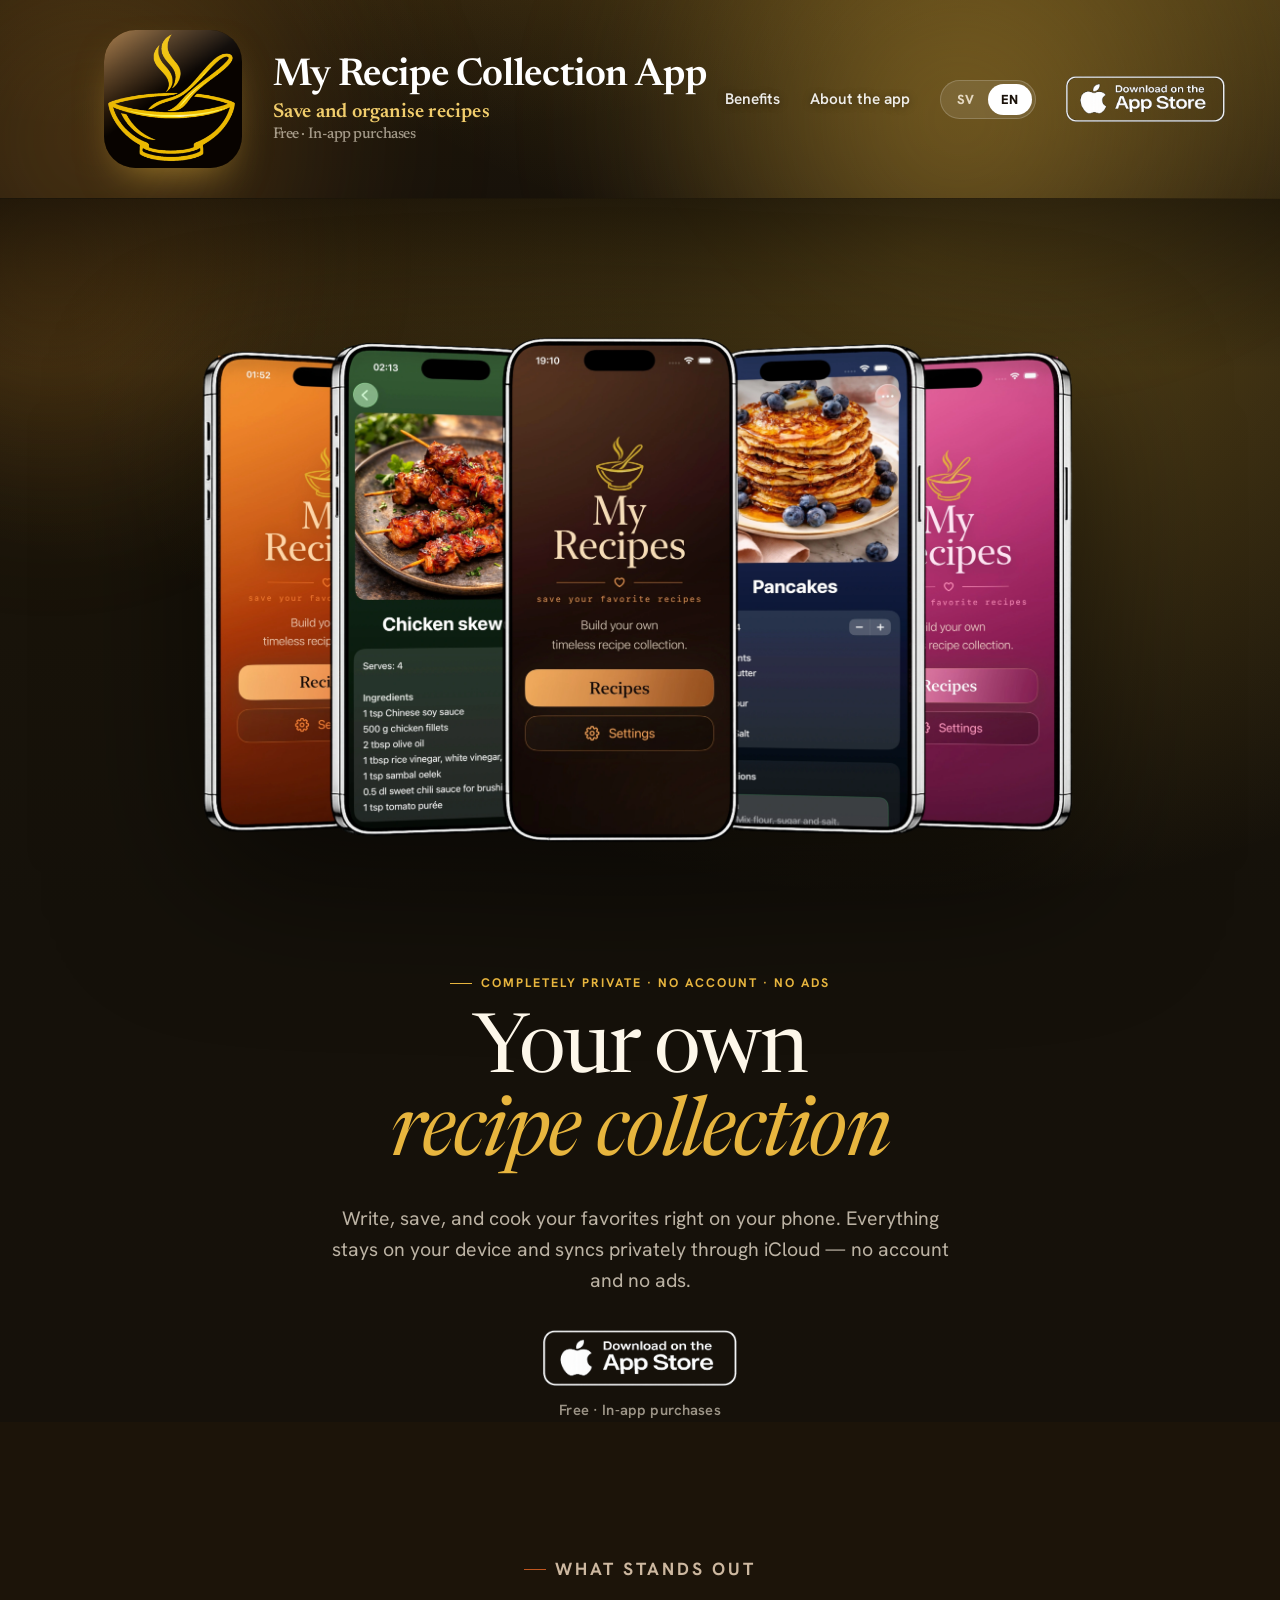
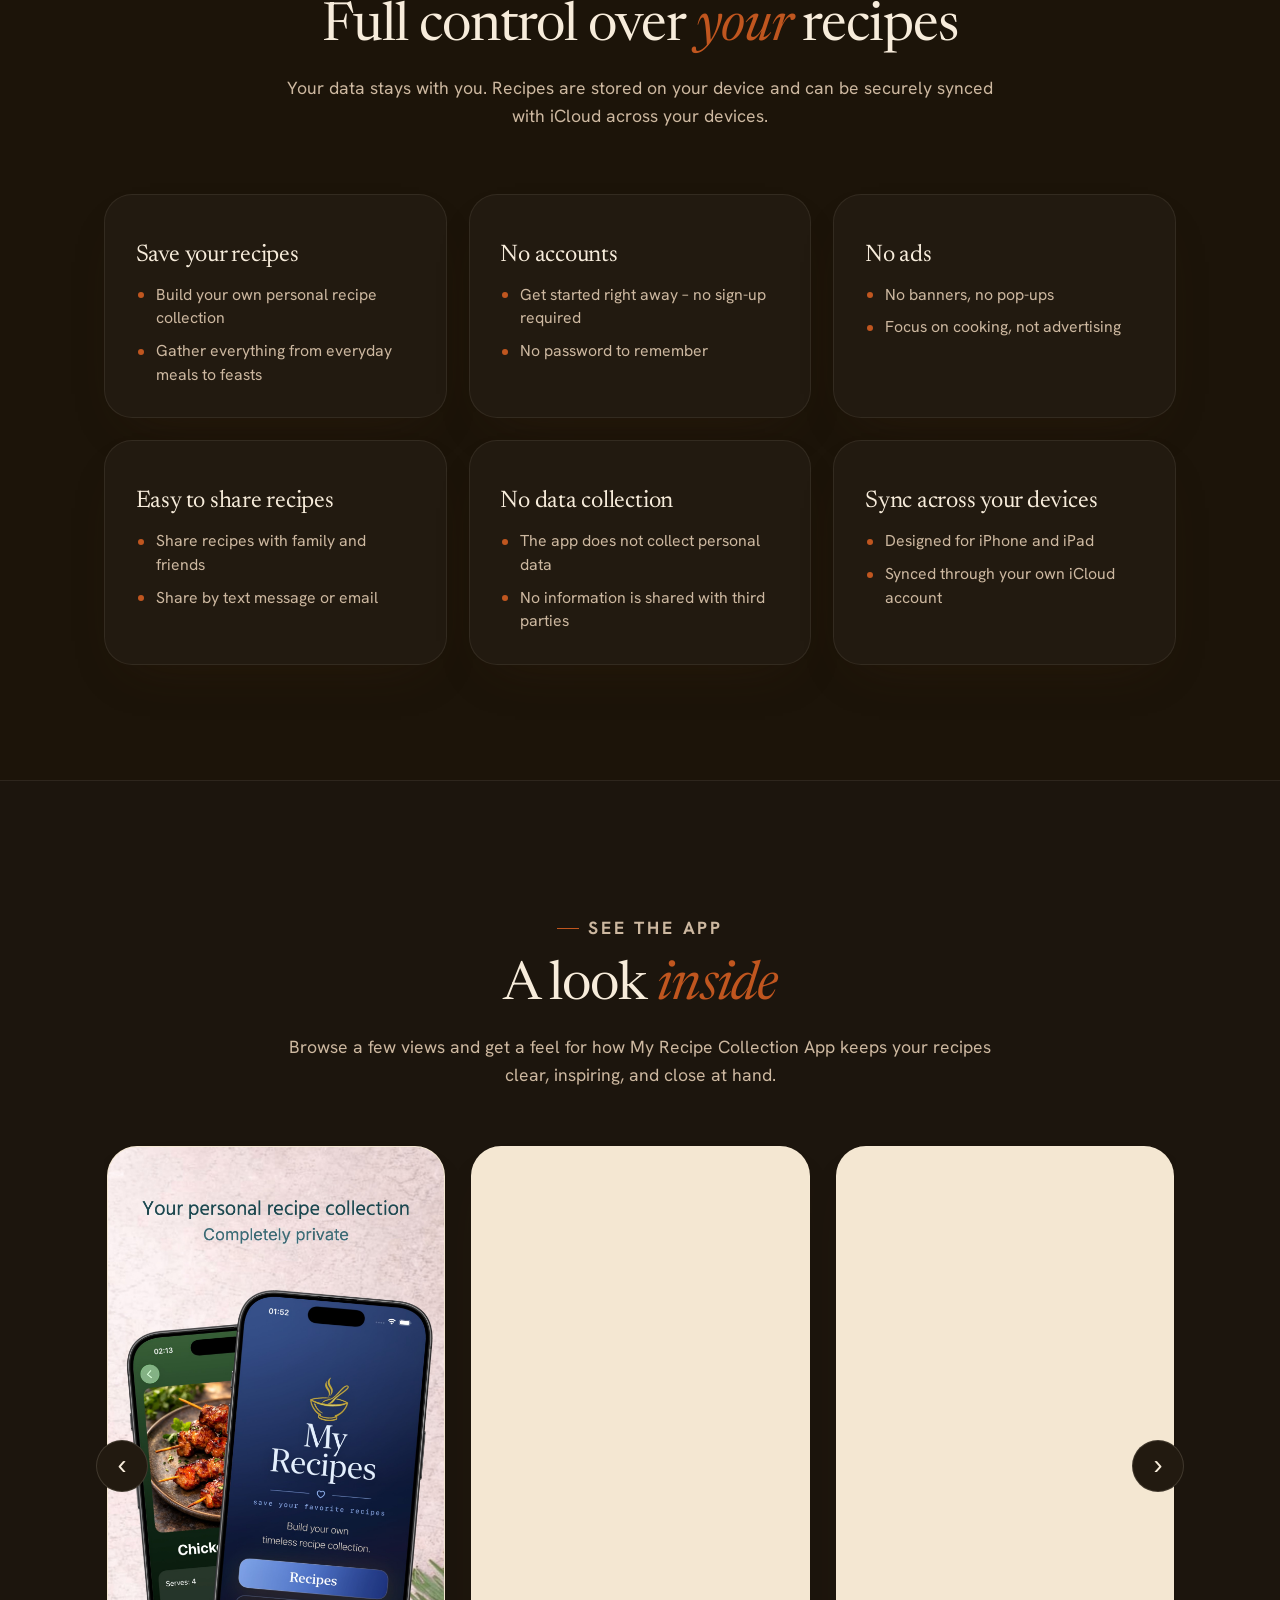
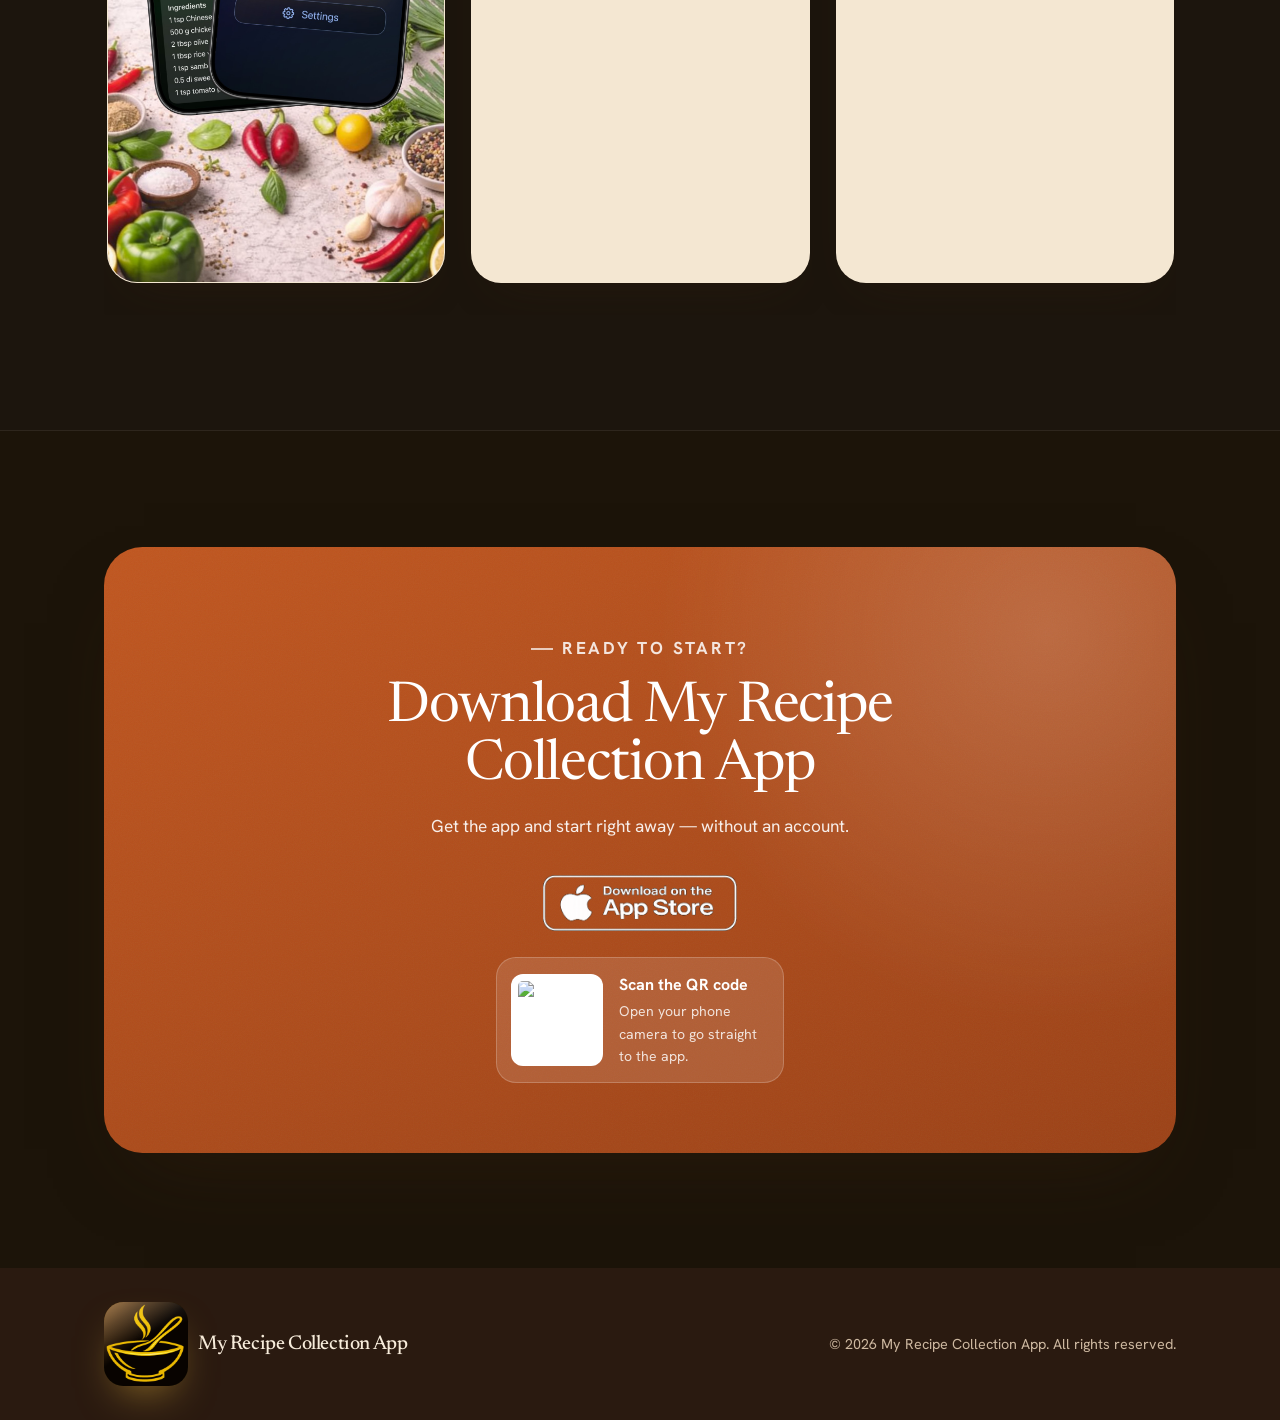
==== commit 012403fa: "Update index.html" ====
--- a/index.html
+++ b/index.html
@@ -32,7 +32,7 @@
   <header class="site-header" id="siteHeader">
     <div class="wrap nav">
       <a class="logo" href="#top">
-        <span class="mark"><img src="appikon.png" alt="" /></span>
+        <span class="mark"><img src="ikon.png" alt="" /></span>
         <span class="logo-text">
           <span class="logo-name" data-i18n="brandName">Min Receptsamling</span>
           <span class="logo-tag" data-i18n="heroTagline">Spara och organisera recept</span>
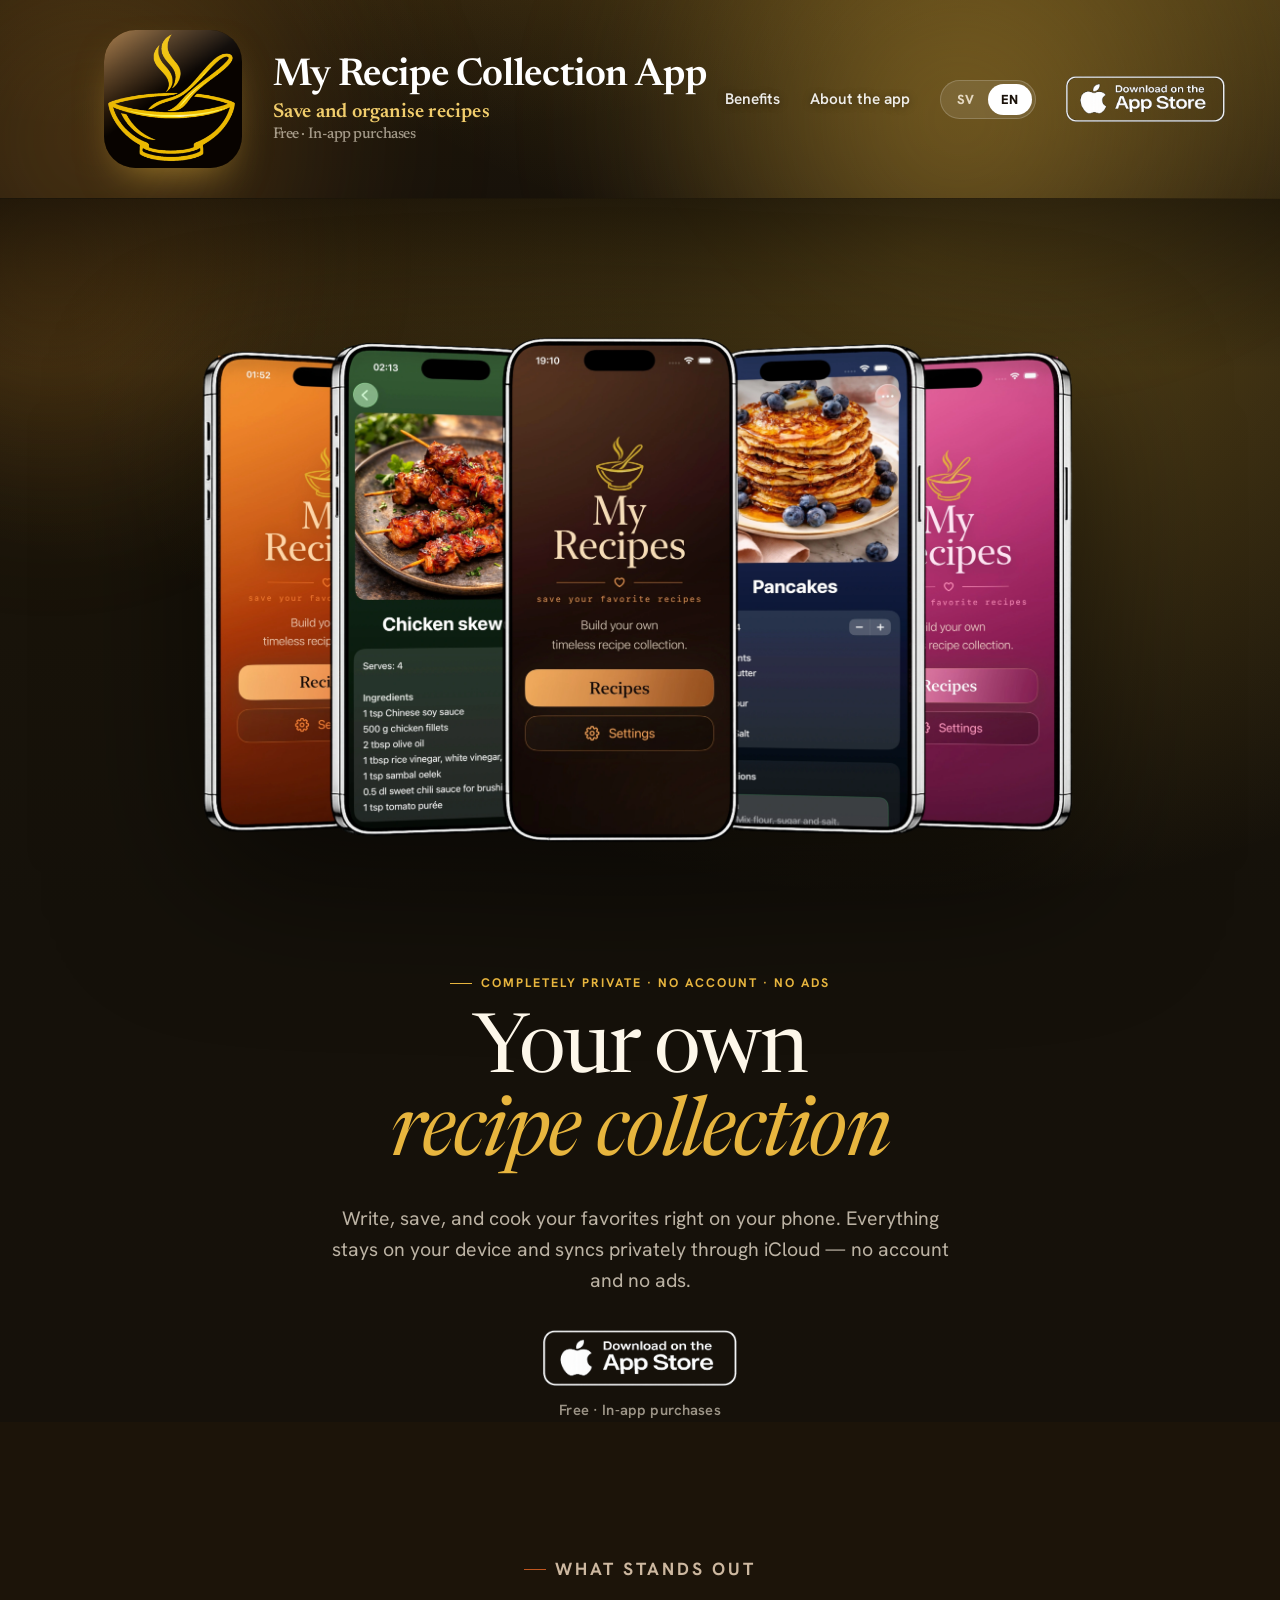
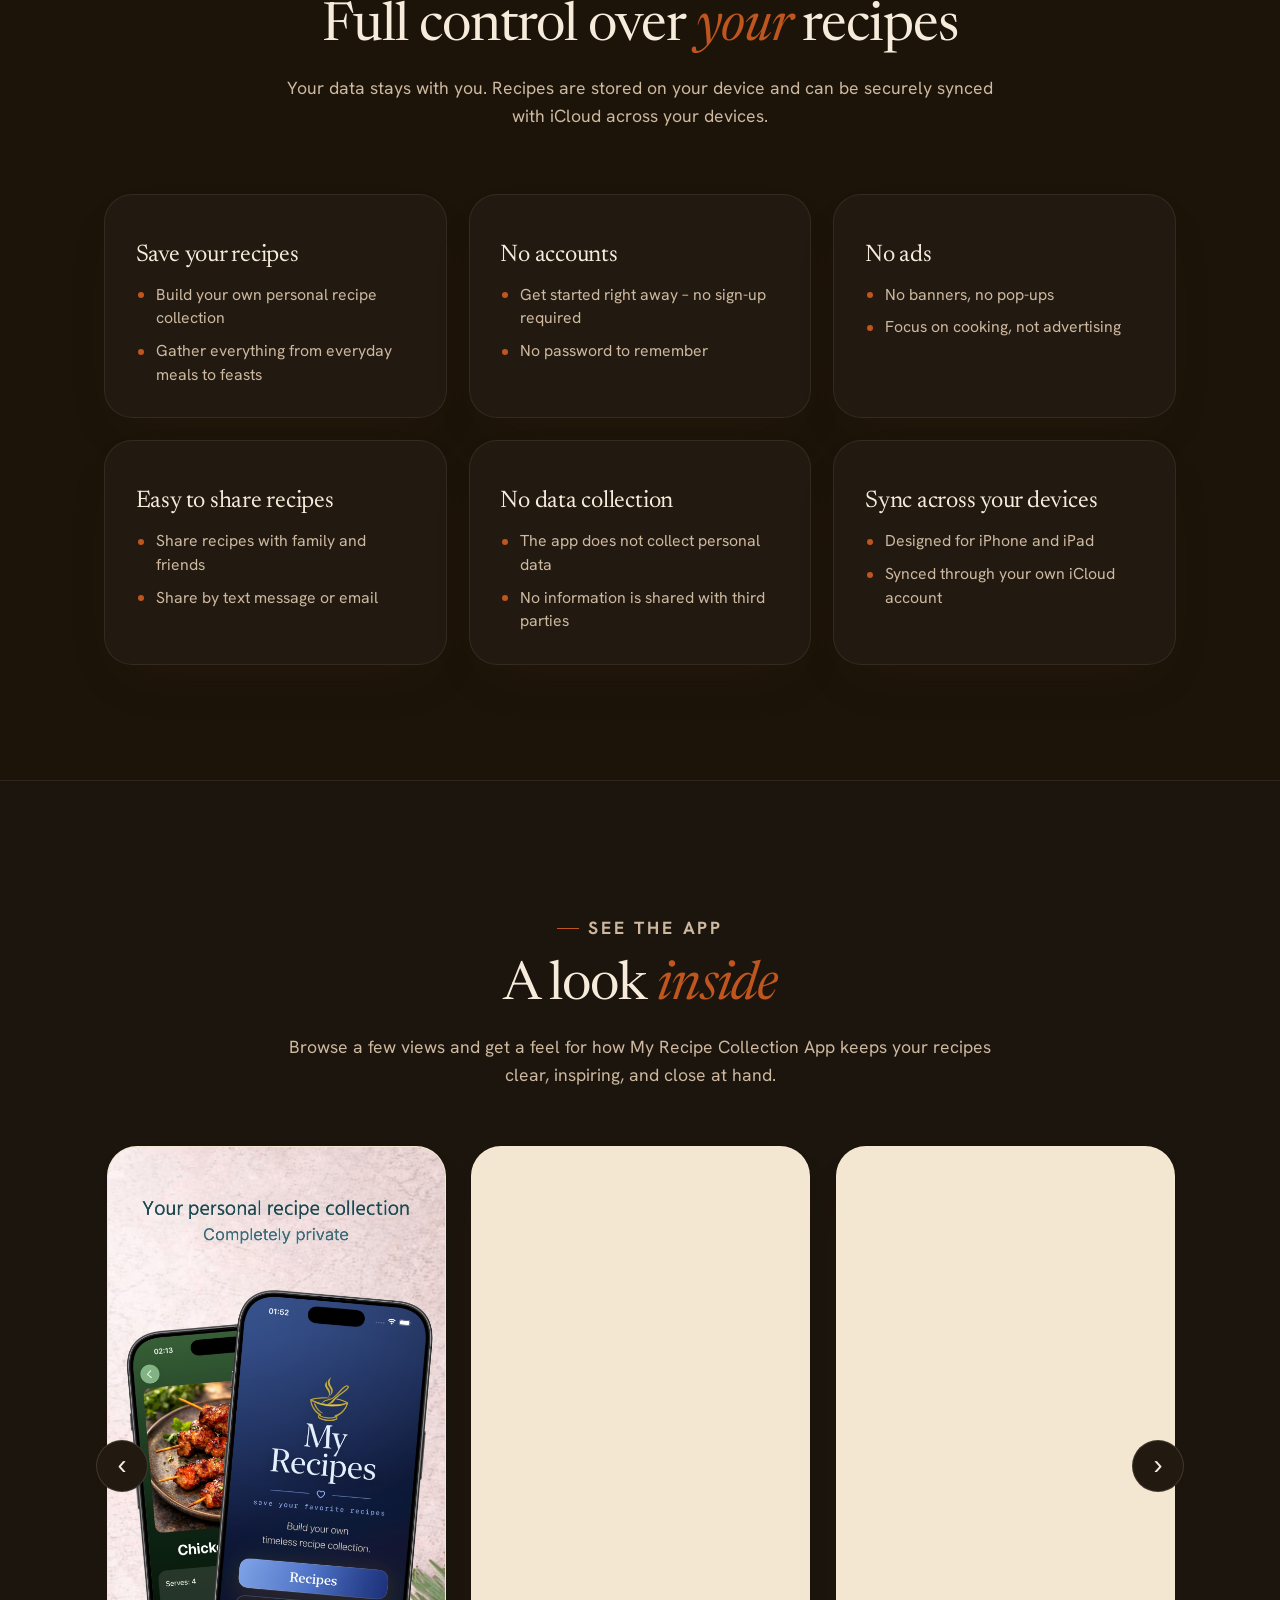
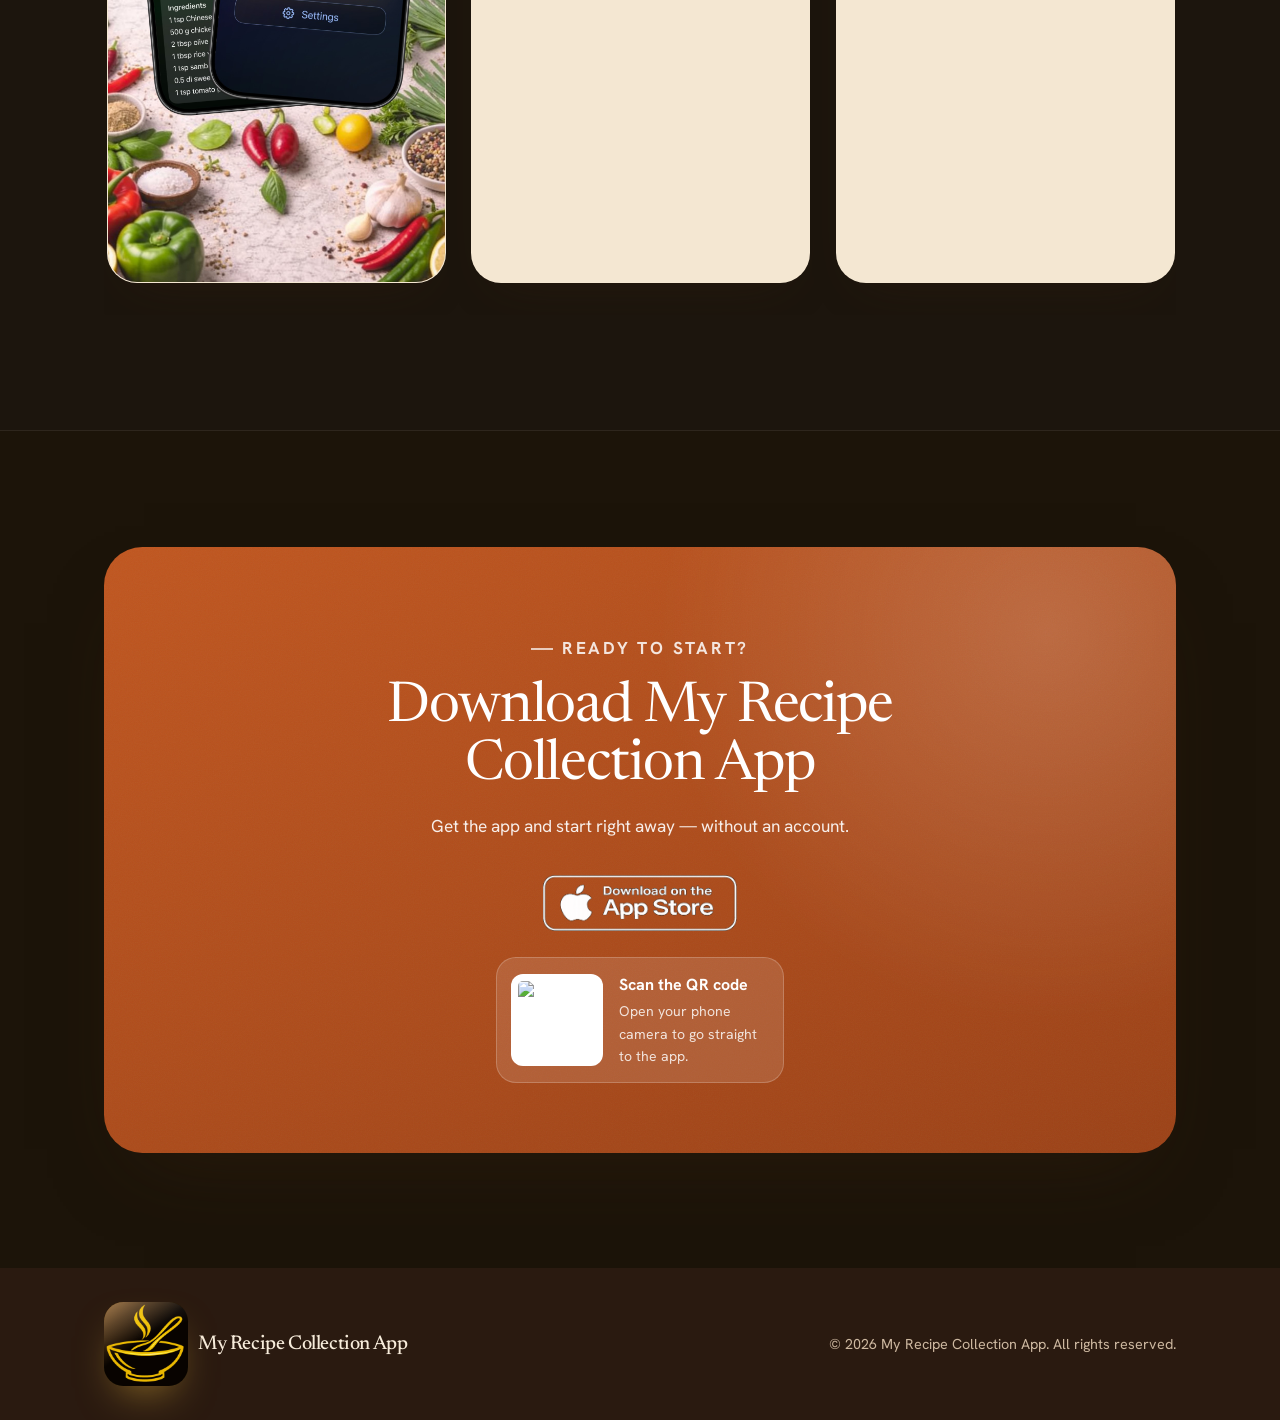
==== commit d1556cfb: "Fix title formatting in index.html" ====
--- a/index.html
+++ b/index.html
@@ -3,15 +3,11 @@
 <head>
   <meta charset="UTF-8" />
   <meta name="viewport" content="width=device-width, initial-scale=1.0" />
-  <meta
-    name="description"
-    content="Min Receptsamling är din personliga receptsamling — helt privat. Ingen inloggning, ingen spårning och ingen reklam. Alla recept sparas lokalt på din enhet."
-  />
+  <meta name="description" content="Min Receptsamling är en privat receptapp för iPhone och iPad. Skapa din egen digitala receptbok, spara favoritrecept och synka via iCloud. Utan reklam eller konto." />
   <meta name="theme-color" content="#faf2e4" />
-  <title>Min Receptsamling — Din personliga receptsamling</title>
-<link rel="apple-touch-icon" sizes="180x180" href="./minareceptikon.png">
-<link rel="icon" type="image/png" href="./minareceptikon.png">
-<link rel="shortcut icon" href="./minareceptikon.png">
+<link rel="apple-touch-icon" sizes="180x180" href="./minareceptikon.png?v=10">
+<link rel="icon" type="image/png" href="./minareceptikon.png?v=10">
+<title>Min Receptsamling – Receptapp för iPhone och iPad</title>
   <link rel="preconnect" href="https://fonts.googleapis.com" />
   <link rel="preconnect" href="https://fonts.gstatic.com" crossorigin />
   <link
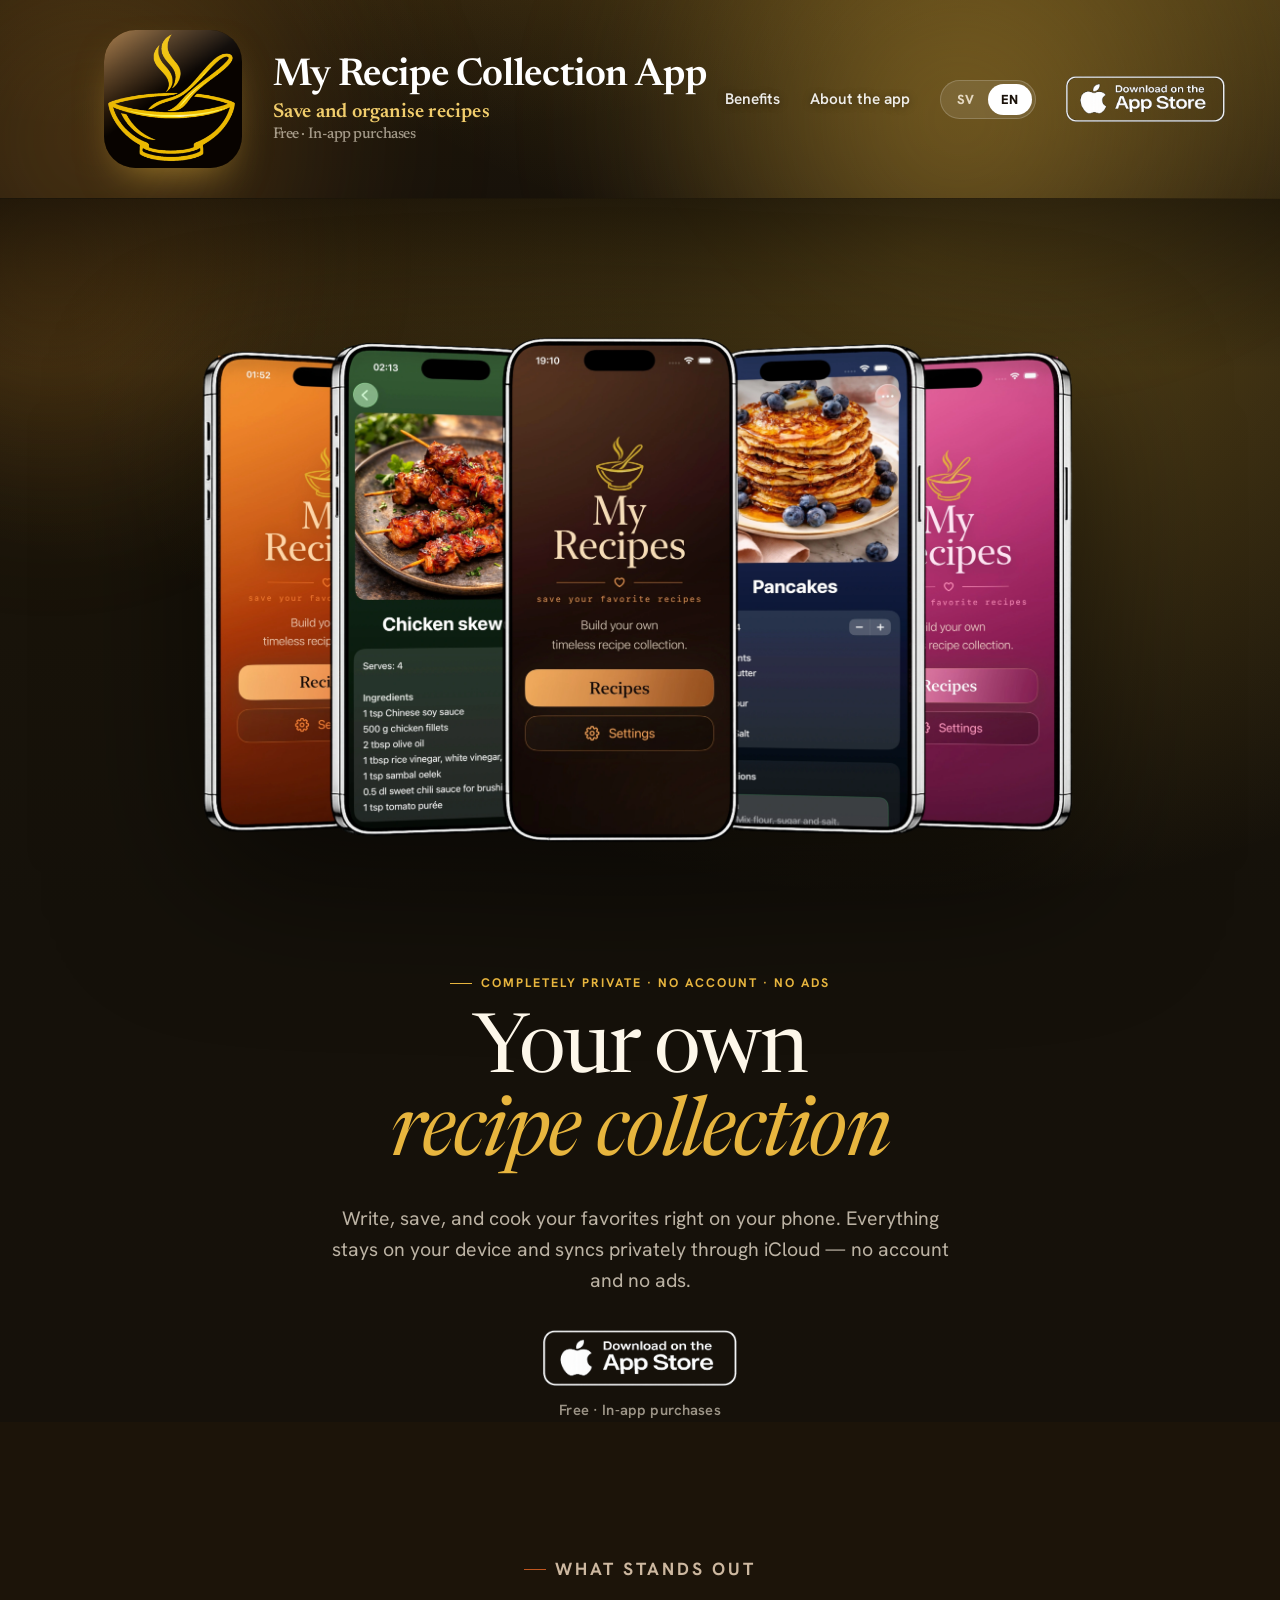
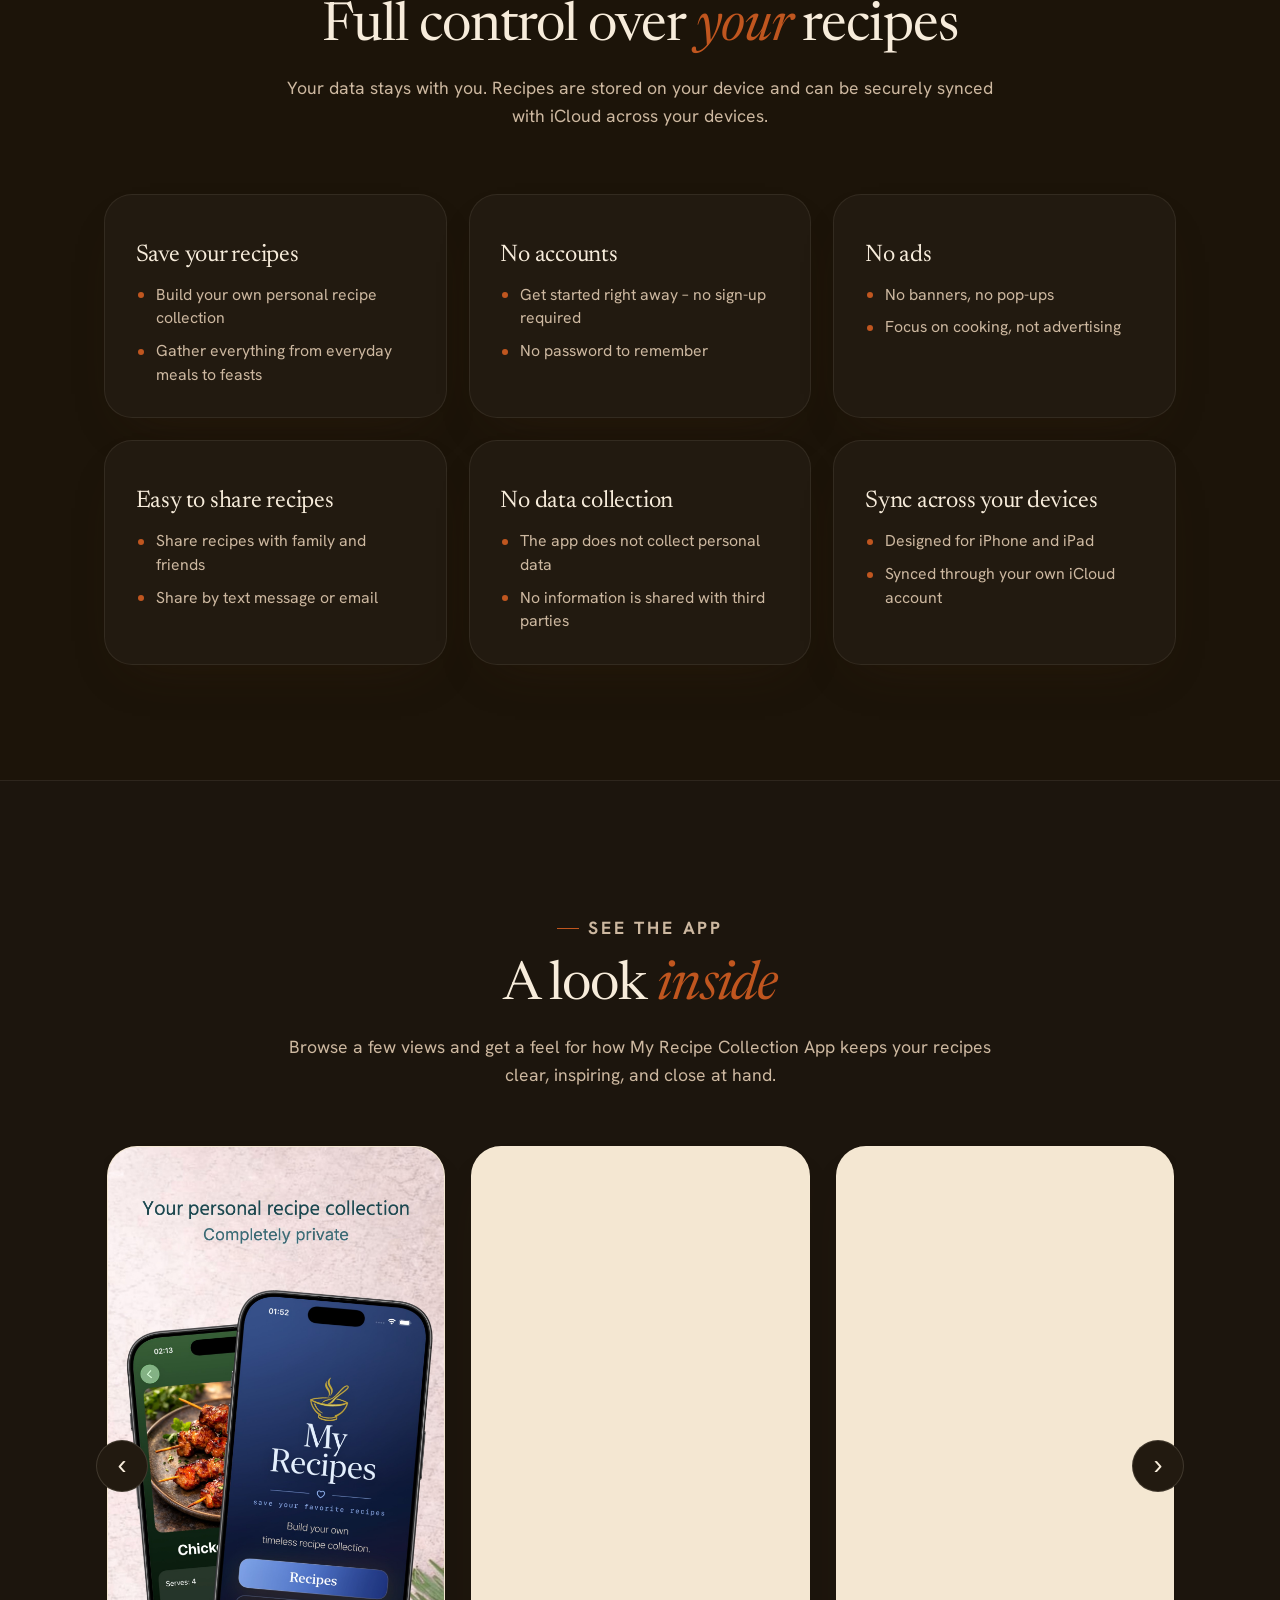
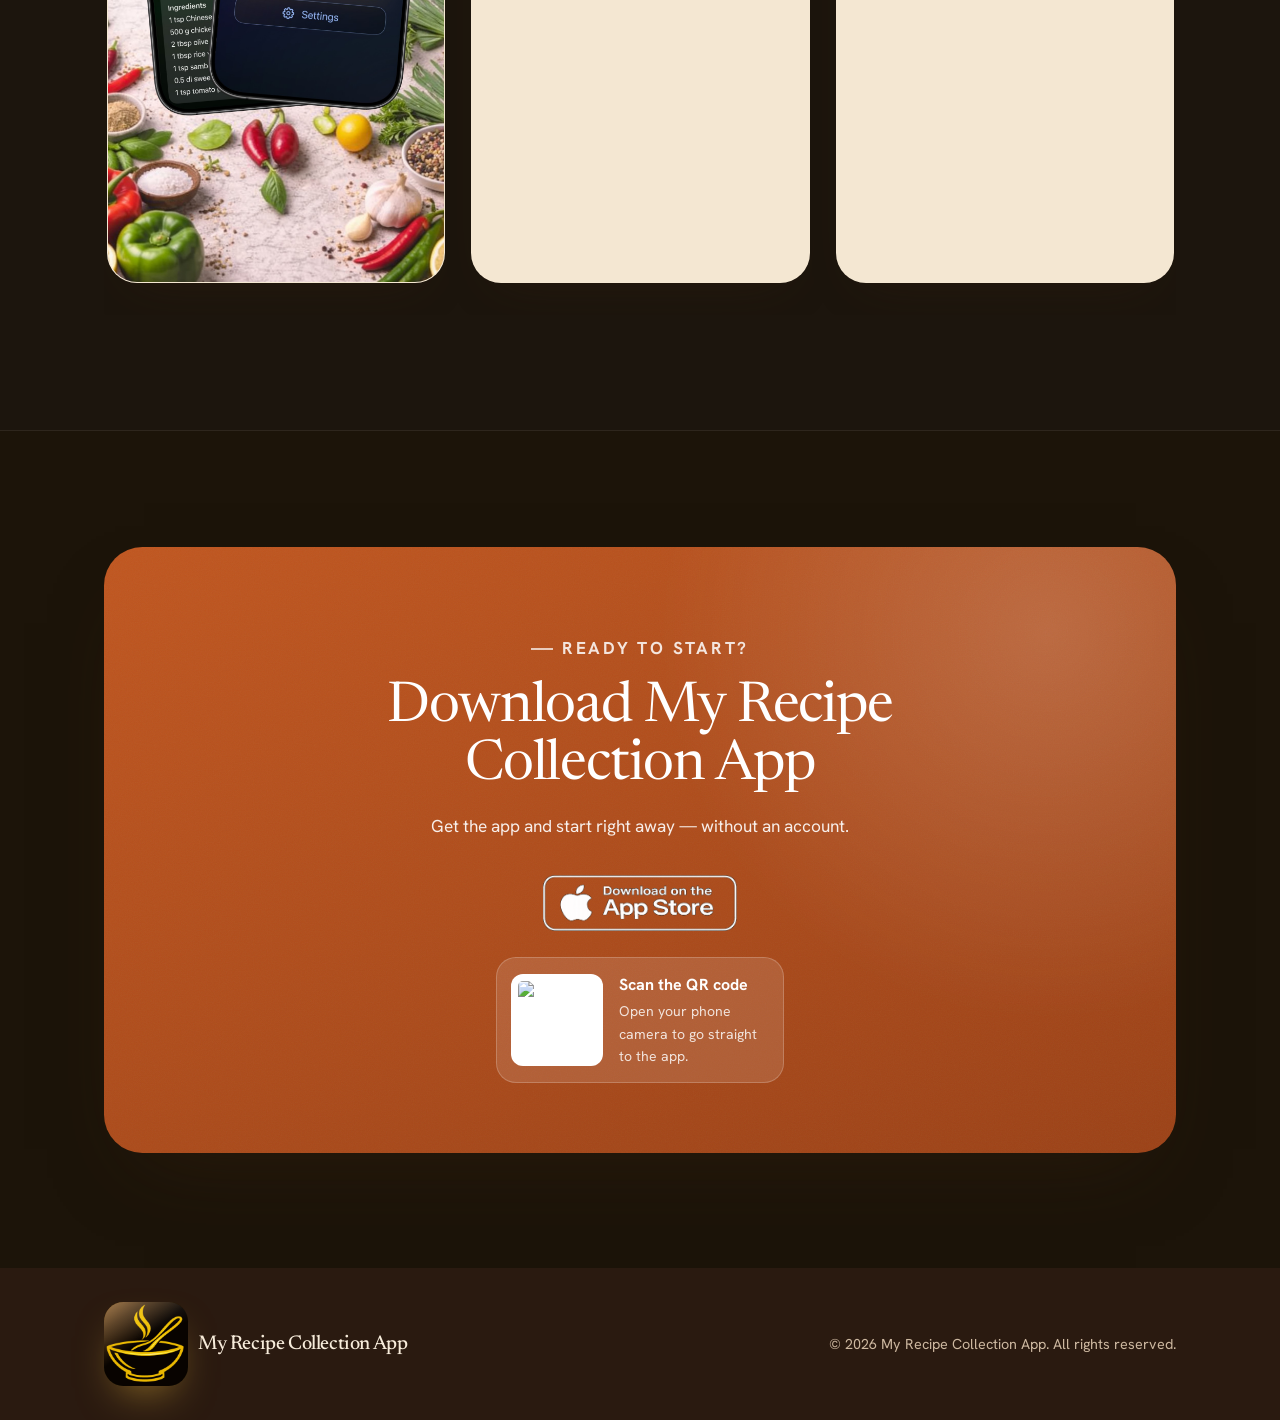
==== commit 06c3f2b4: "Add canonical link to index.html" ====
--- a/index.html
+++ b/index.html
@@ -8,6 +8,7 @@
 <link rel="apple-touch-icon" sizes="180x180" href="./minareceptikon.png?v=10">
 <link rel="icon" type="image/png" href="./minareceptikon.png?v=10">
 <title>Min Receptsamling – Receptapp för iPhone och iPad</title>
+  <link rel="canonical" href="https://leffet.github.io/Myrecipes-/" />
   <link rel="preconnect" href="https://fonts.googleapis.com" />
   <link rel="preconnect" href="https://fonts.gstatic.com" crossorigin />
   <link
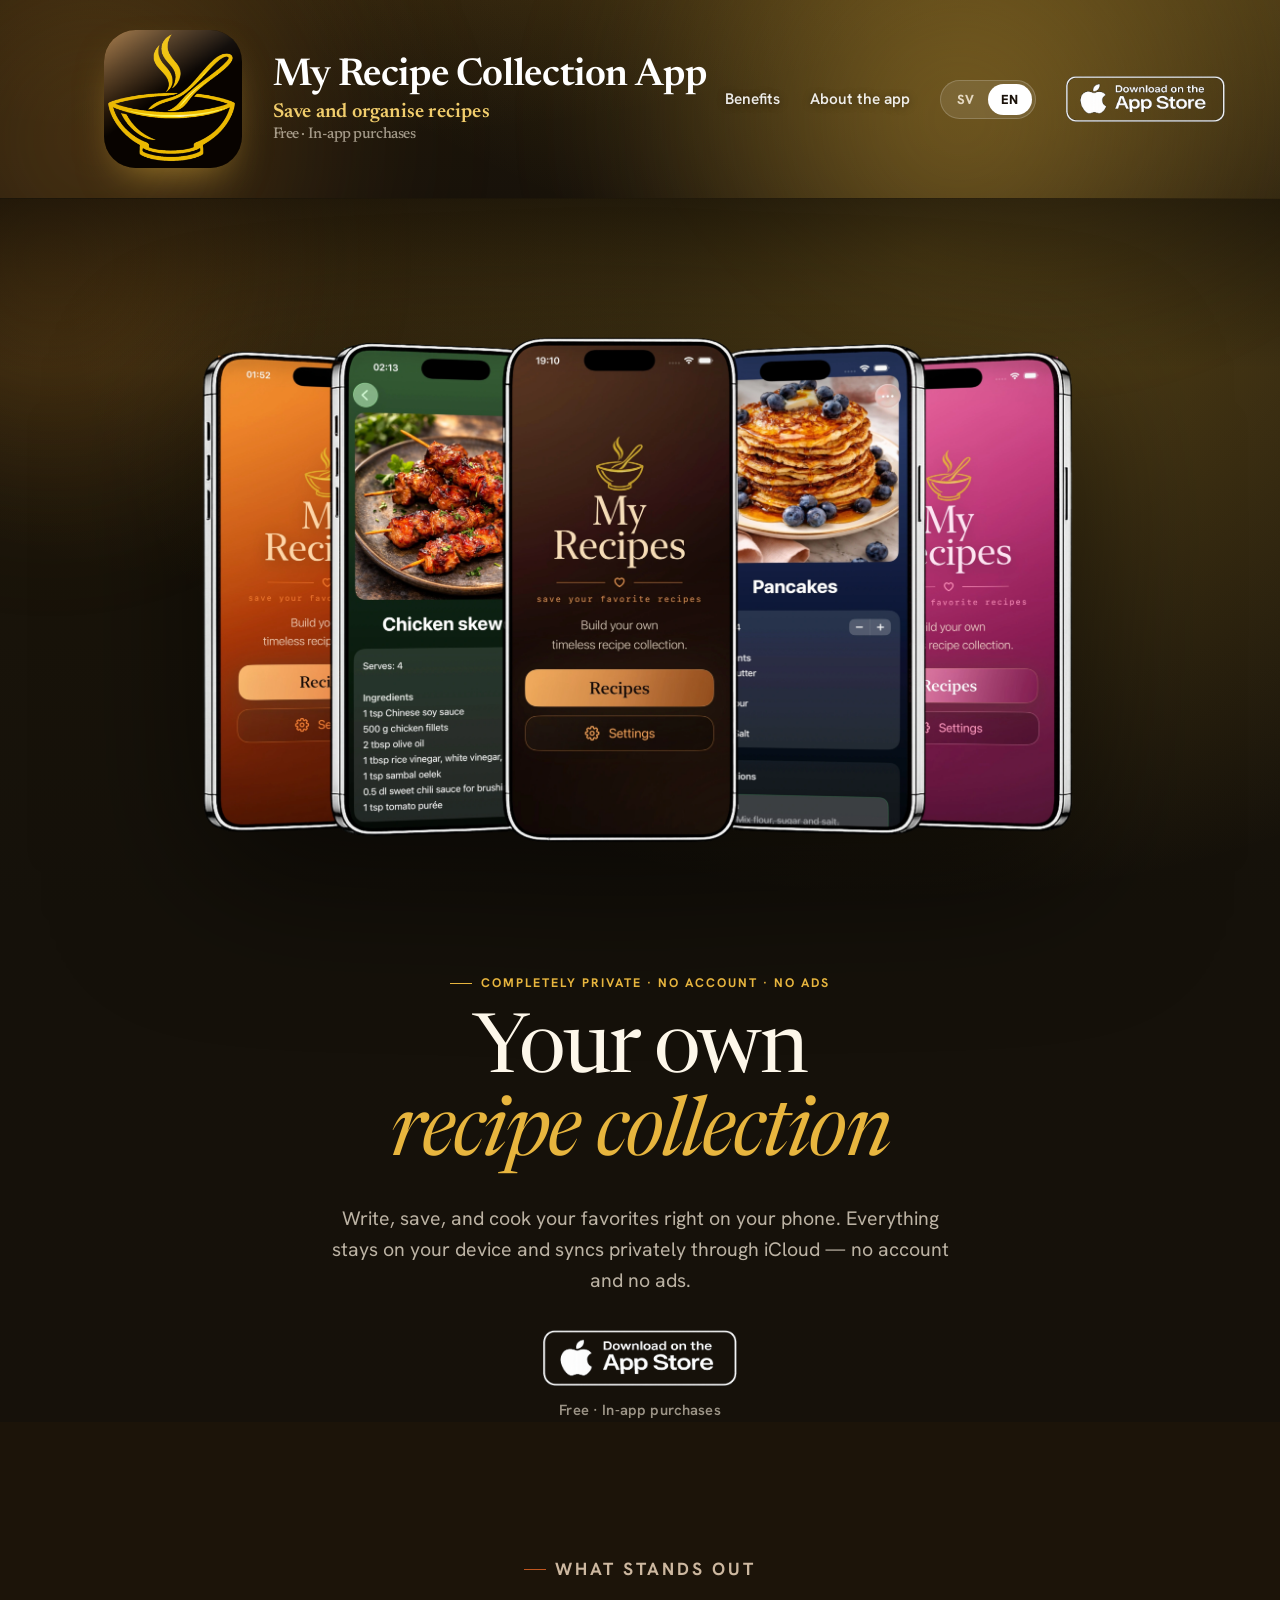
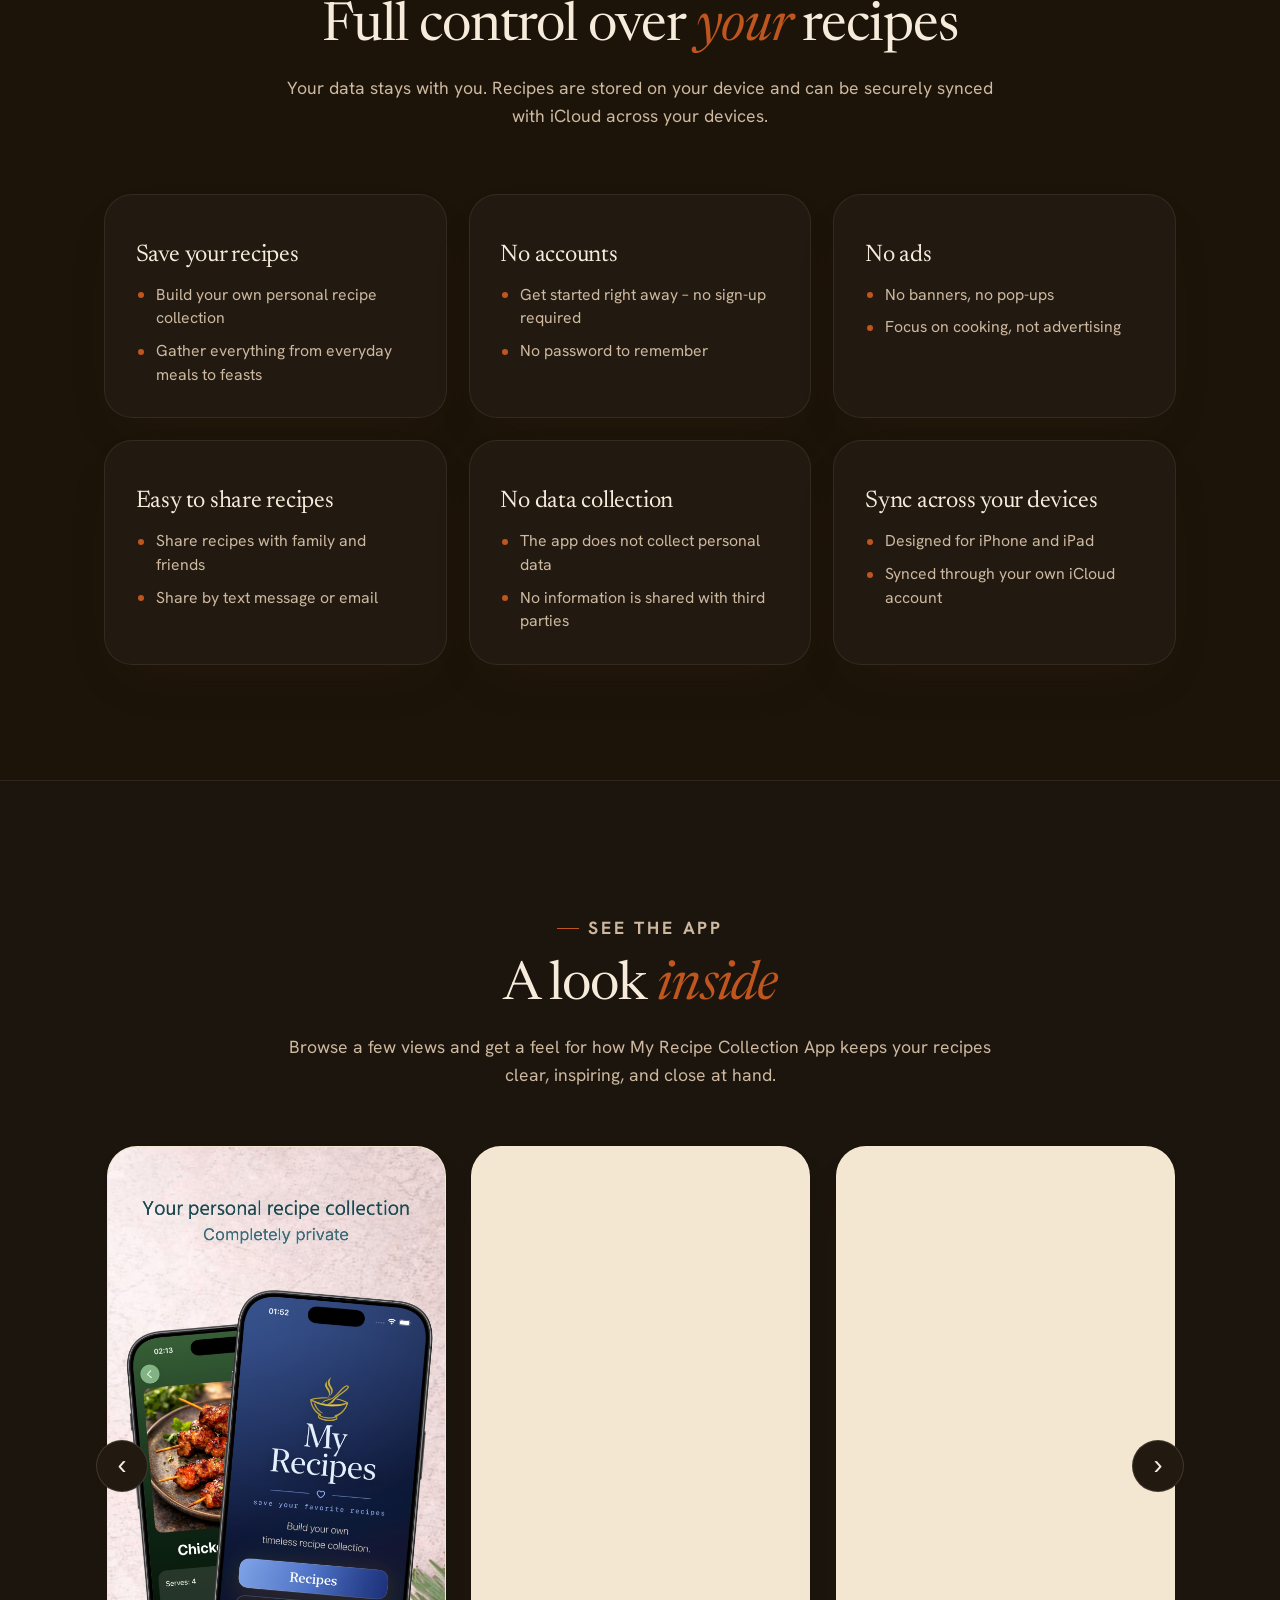
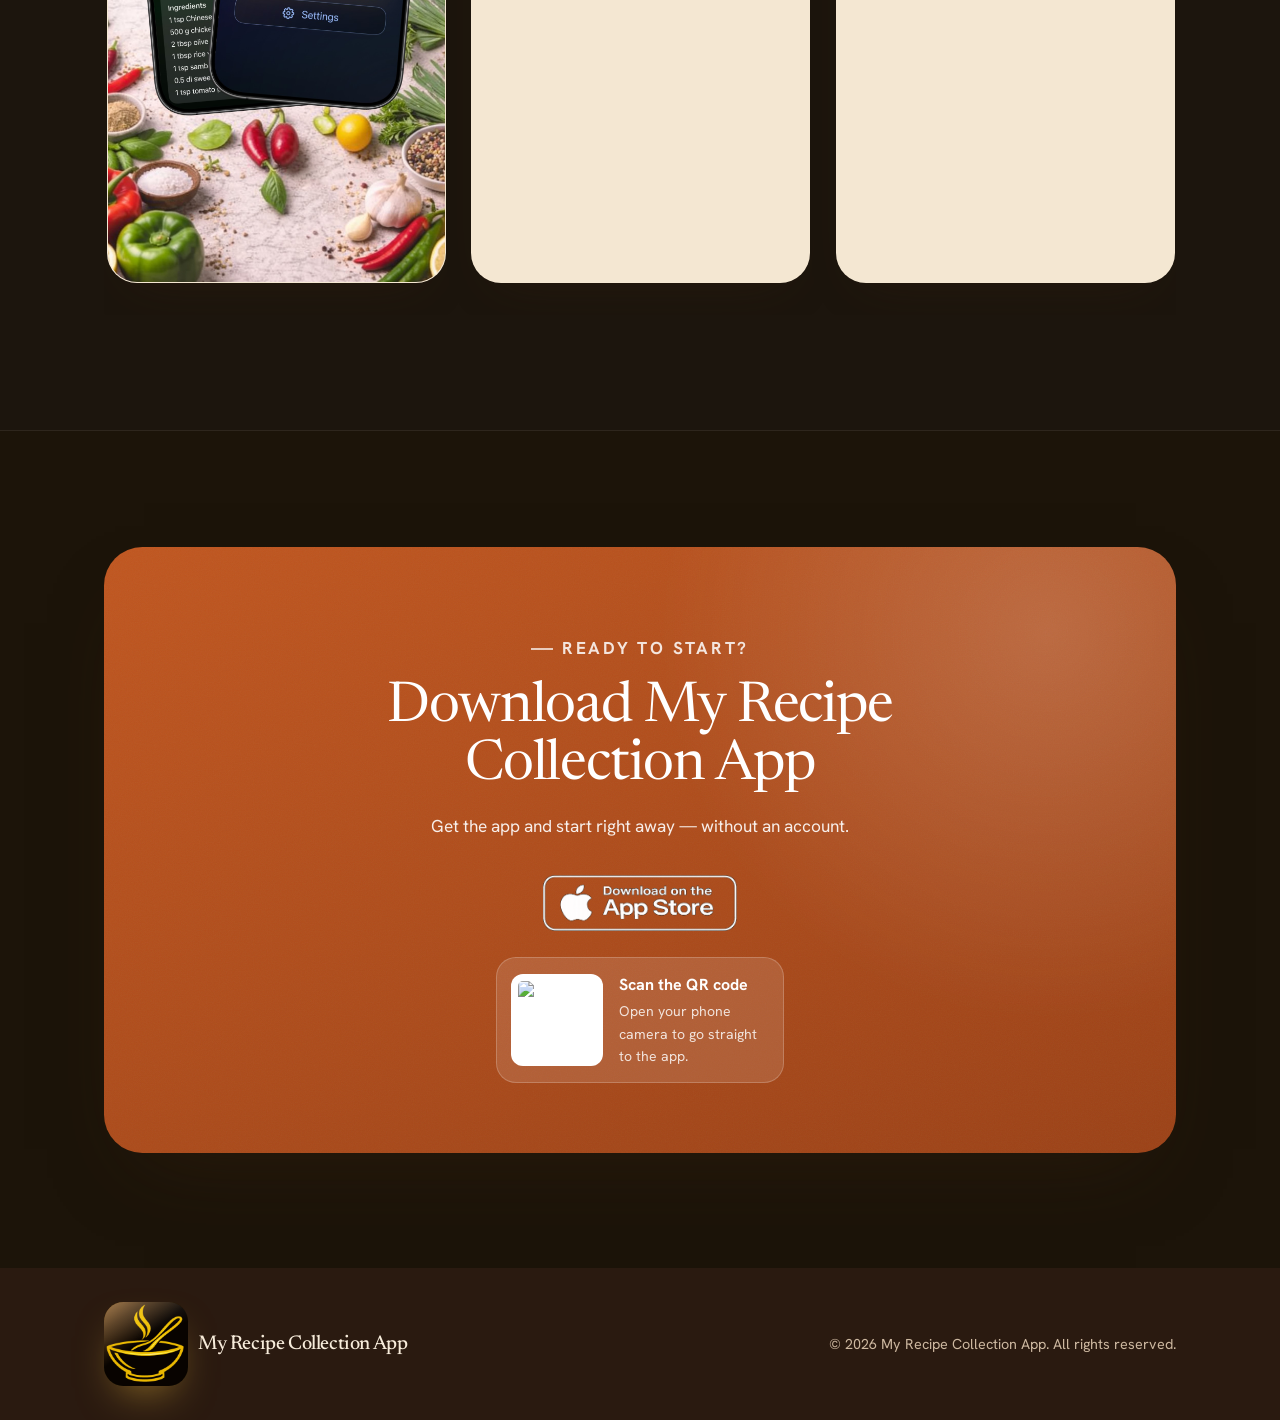
==== commit 99c4ddc4: "Update index.html" ====
--- a/index.html
+++ b/index.html
@@ -23,6 +23,27 @@
 <link id="gfont-Permanent-Marker" rel="stylesheet" href="https://fonts.googleapis.com/css2?family=Permanent+Marker:wght@300;400;500;600;700&amp;display=swap">
 <link id="gfont-Ubuntu" rel="stylesheet" href="https://fonts.googleapis.com/css2?family=Ubuntu:wght@300;400;500;600;700&amp;display=swap">
 <link id="gfont-Poppins" rel="stylesheet" href="https://fonts.googleapis.com/css2?family=Poppins:wght@300;400;500;600;700&amp;display=swap">
+  
+<script type="application/ld+json">
+{
+  "@context": "https://schema.org",
+  "@type": "SoftwareApplication",
+  "name": "Min Receptsamling",
+  "alternateName": "My Recipes Collection",
+  "applicationCategory": "LifestyleApplication",
+  "operatingSystem": "iOS, iPadOS",
+  "description": "En privat receptapp för iPhone och iPad där du kan spara och organisera dina favoritrecept.",
+  "url": "https://leffet.github.io/Myrecipes-/",
+  "downloadUrl": "https://apps.apple.com/se/app/min-receptsamling/id6758587009",
+  "offers": {
+    "@type": "Offer",
+    "price": "0",
+    "priceCurrency": "SEK",
+    "description": "Gratis att börja använda. Köp inuti appen."
+  }
+}
+</script>
+
 </head>
 <body style="background-color: rgb(28, 20, 9)">
   <!-- ===================== Header ===================== -->
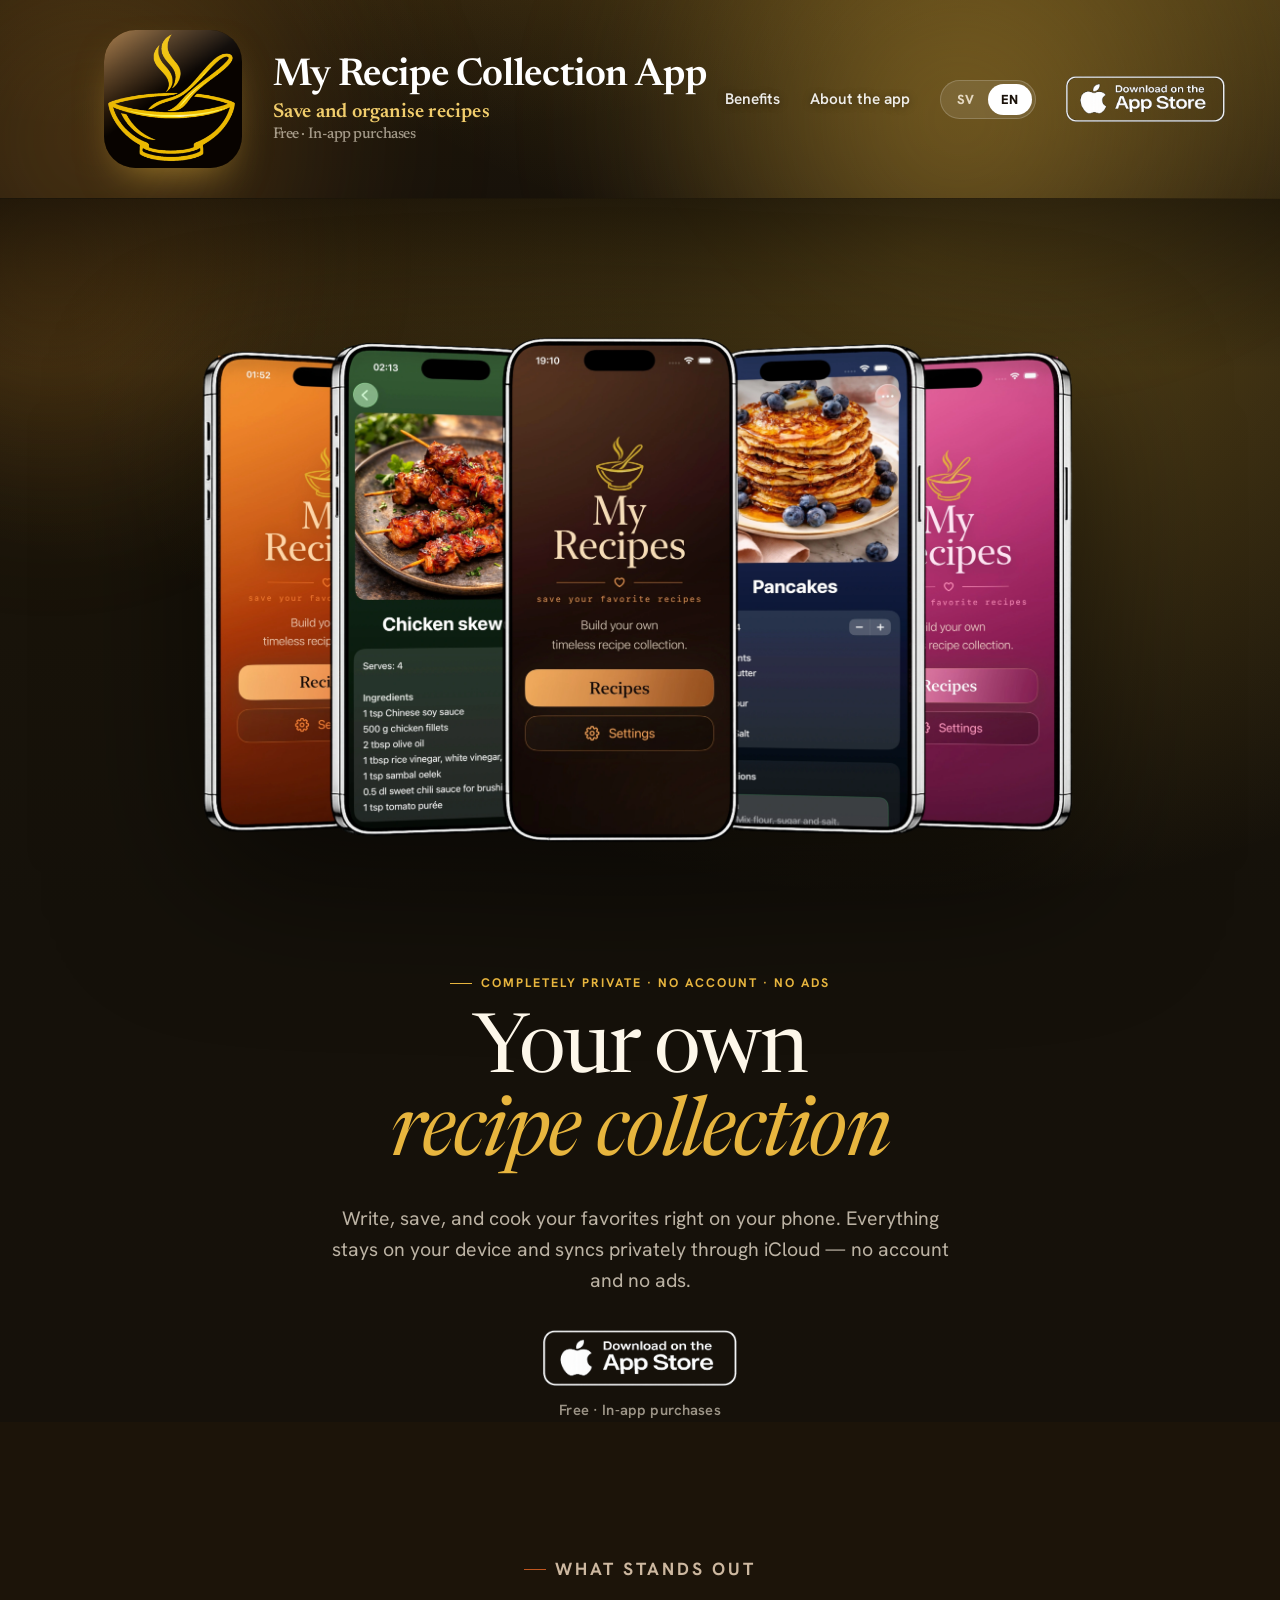
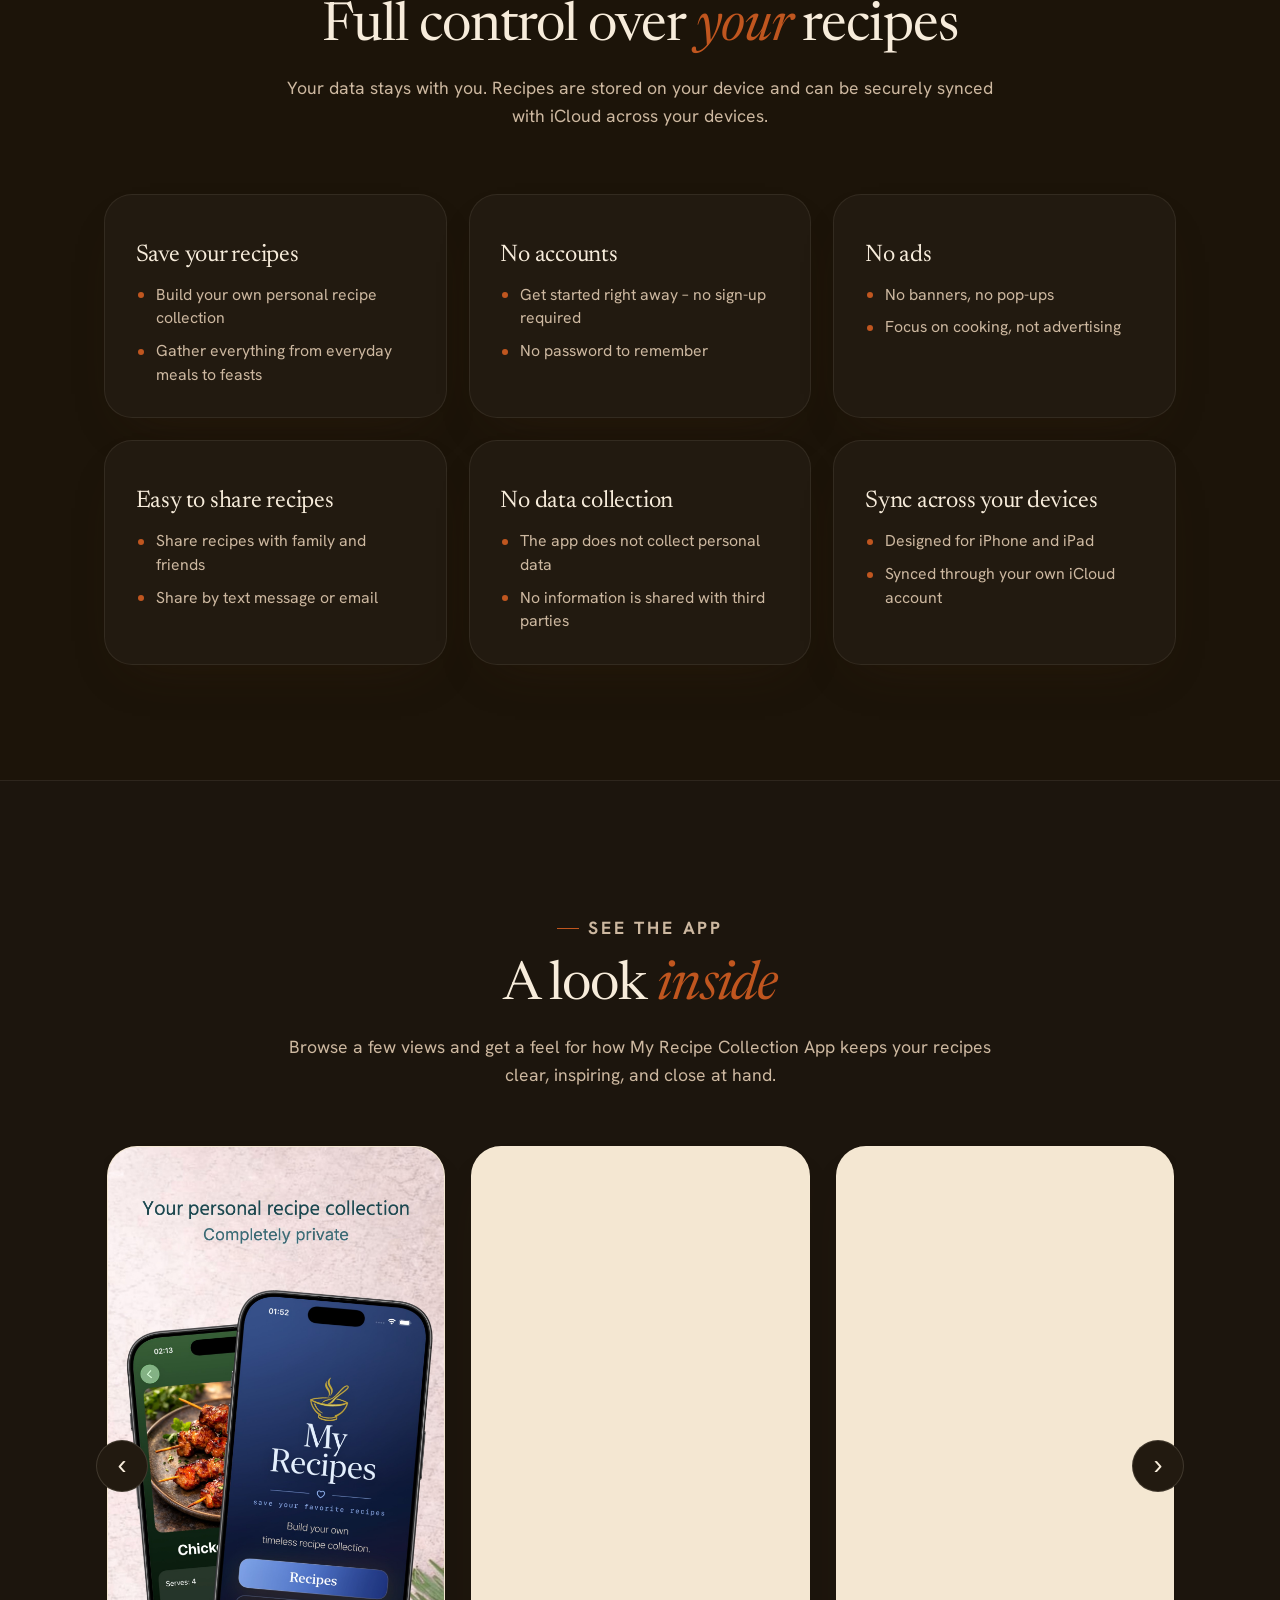
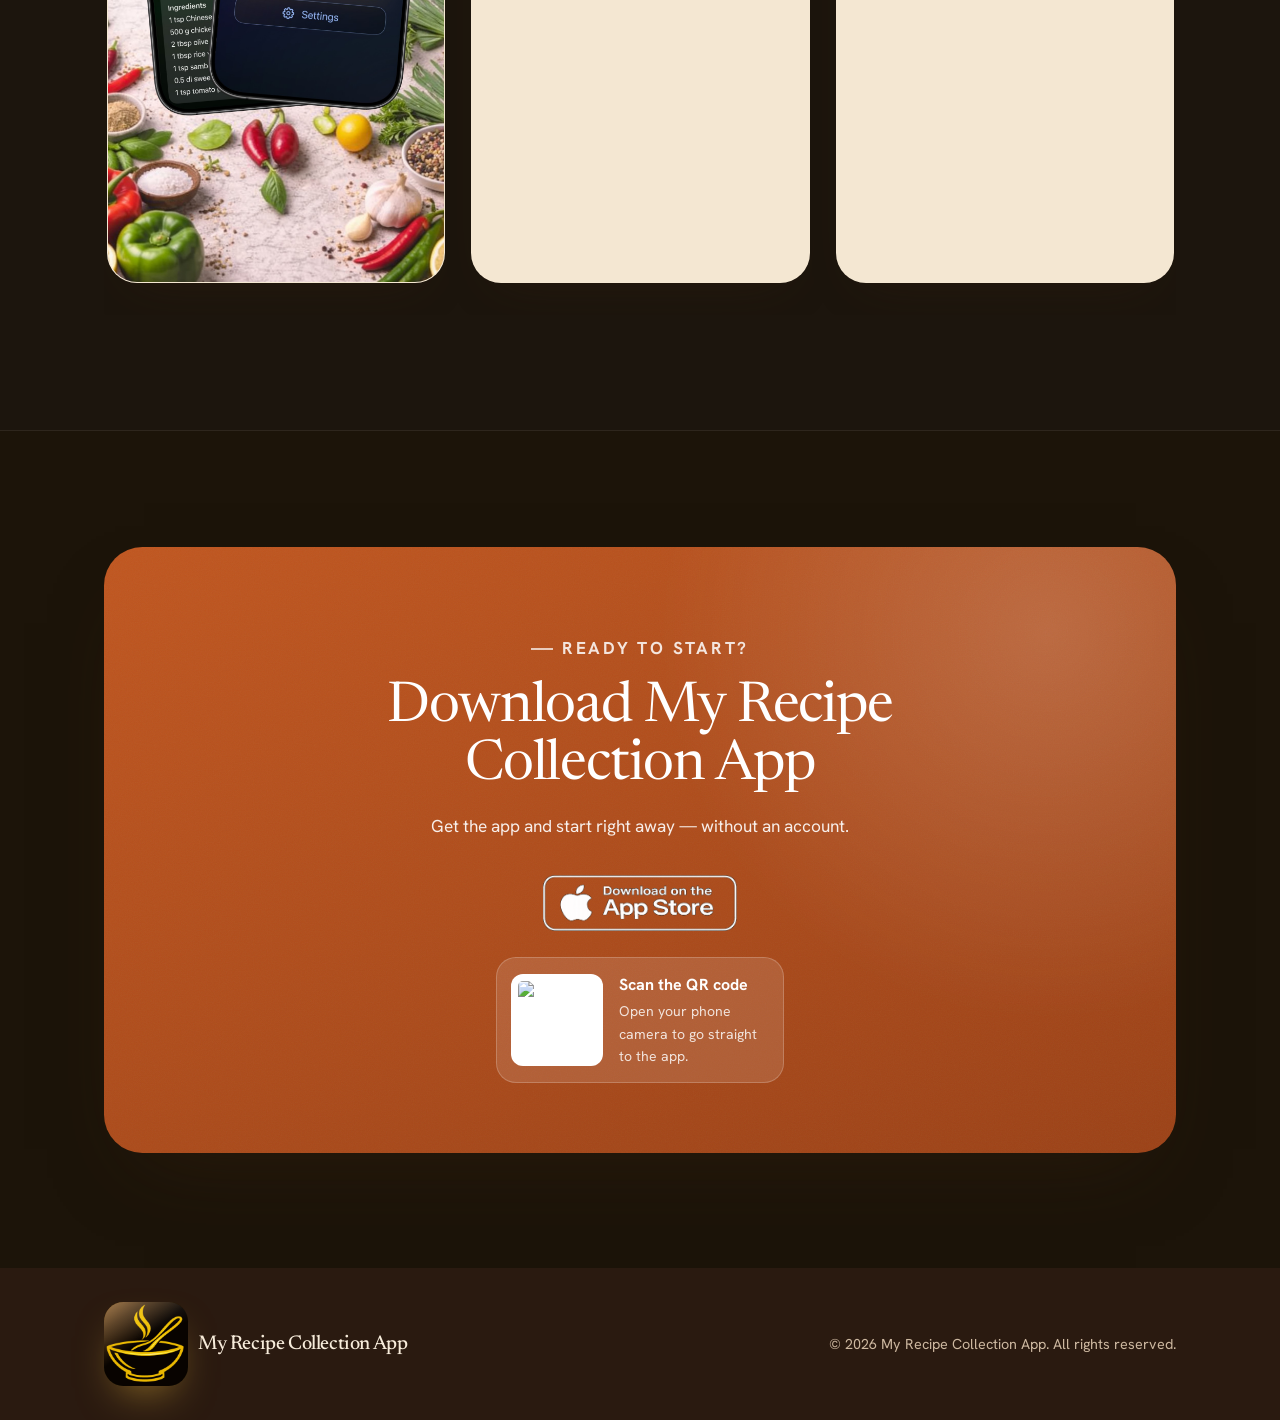
==== commit 3daff798: "Clean up index.html by removing unnecessary scripts Removed unused scripts and tweaks panel from ind" ====
--- a/index.html
+++ b/index.html
@@ -306,15 +306,6 @@
       <img class="showcase-lightbox-image" id="showcaseLightboxImage" alt="" />
     </div>
   </dialog>
-
   <script src="script.js?v=3"></script>
-
-  <!-- Tweaks panel (accent colour, background tone, heading style) -->
-  <div id="tweaks-root"></div>
-  <script src="https://unpkg.com/react@18.3.1/umd/react.development.js" integrity="sha384-hD6/rw4ppMLGNu3tX5cjIb+uRZ7UkRJ6BPkLpg4hAu/6onKUg4lLsHAs9EBPT82L" crossorigin="anonymous"></script>
-  <script src="https://unpkg.com/react-dom@18.3.1/umd/react-dom.development.js" integrity="sha384-u6aeetuaXnQ38mYT8rp6sbXaQe3NL9t+IBXmnYxwkUI2Hw4bsp2Wvmx4yRQF1uAm" crossorigin="anonymous"></script>
-  <script src="https://unpkg.com/@babel/standalone@7.29.0/babel.min.js" integrity="sha384-m08KidiNqLdpJqLq95G/LEi8Qvjl/xUYll3QILypMoQ65QorJ9Lvtp2RXYGBFj1y" crossorigin="anonymous"></script>
-  <script type="text/babel" src="tweaks-panel.jsx"></script>
-  <script type="text/babel" src="tweaks-app.jsx"></script>
 </body>
 </html>
